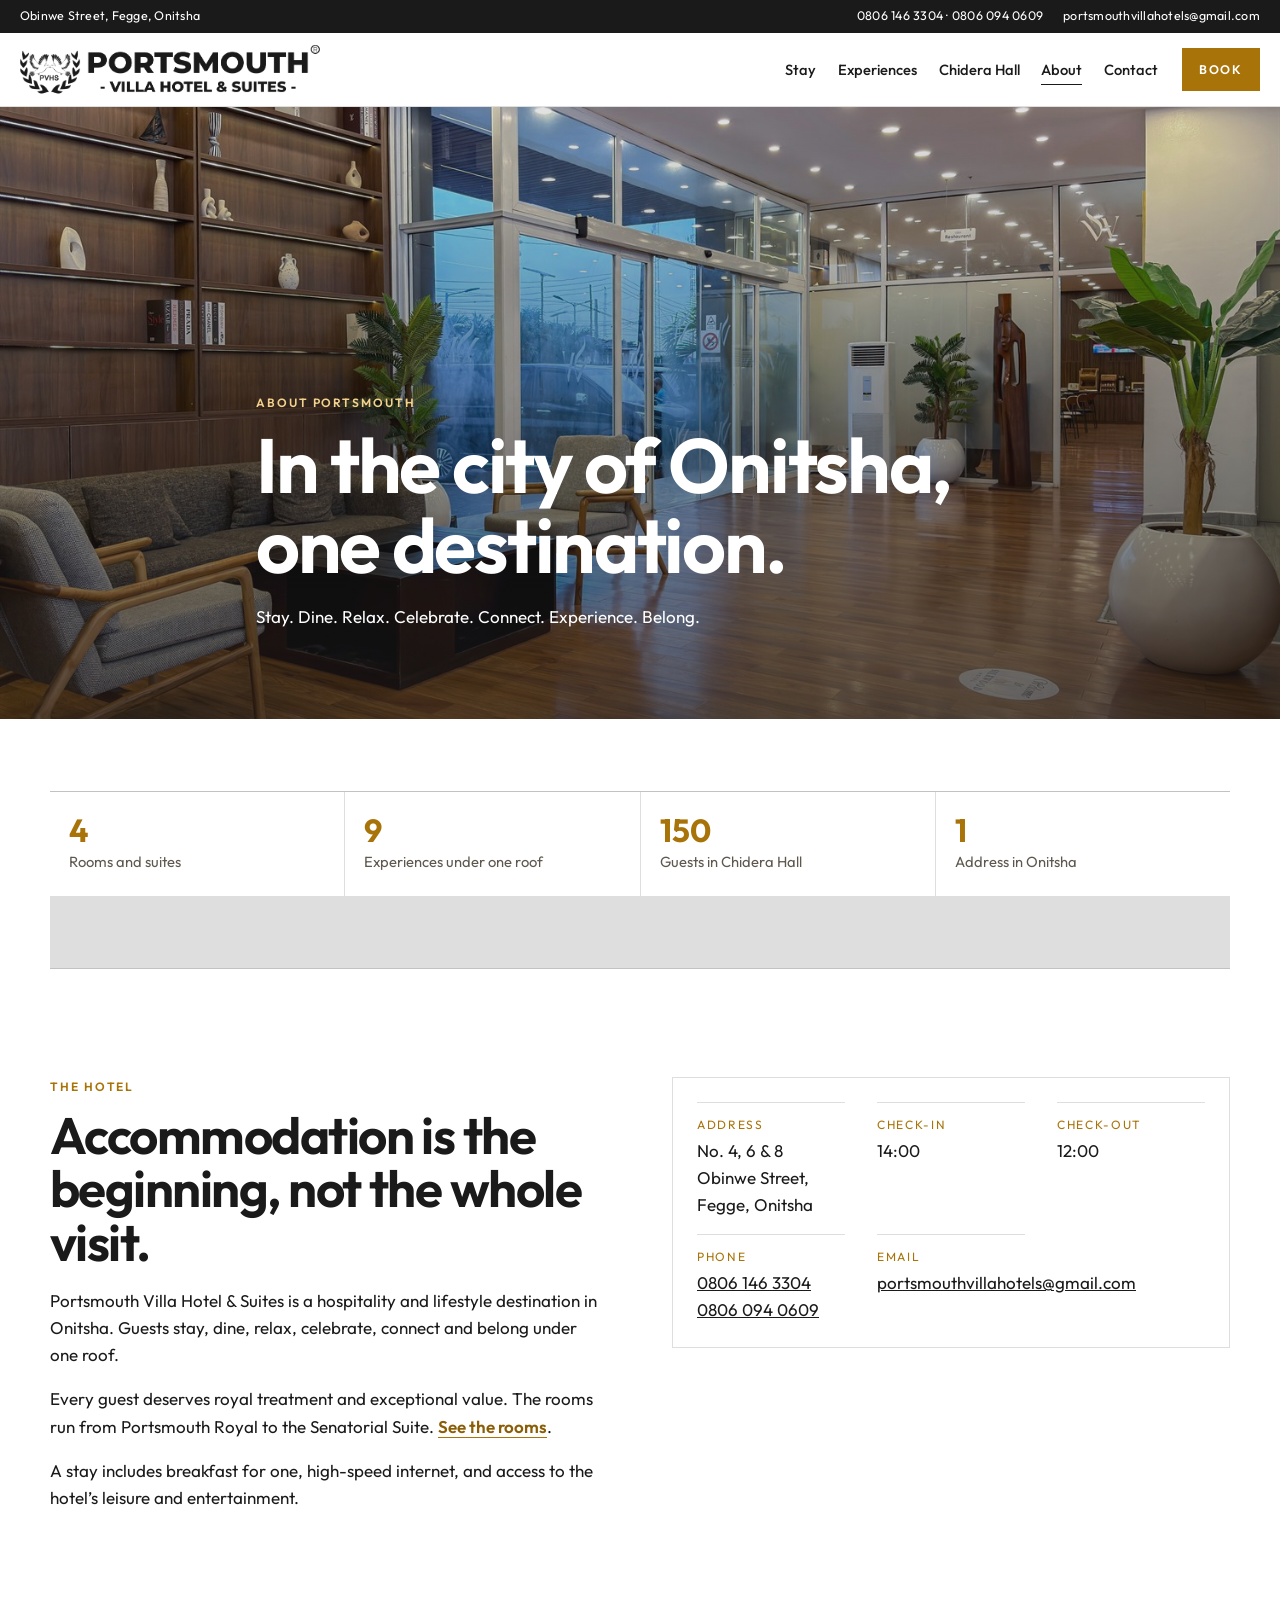
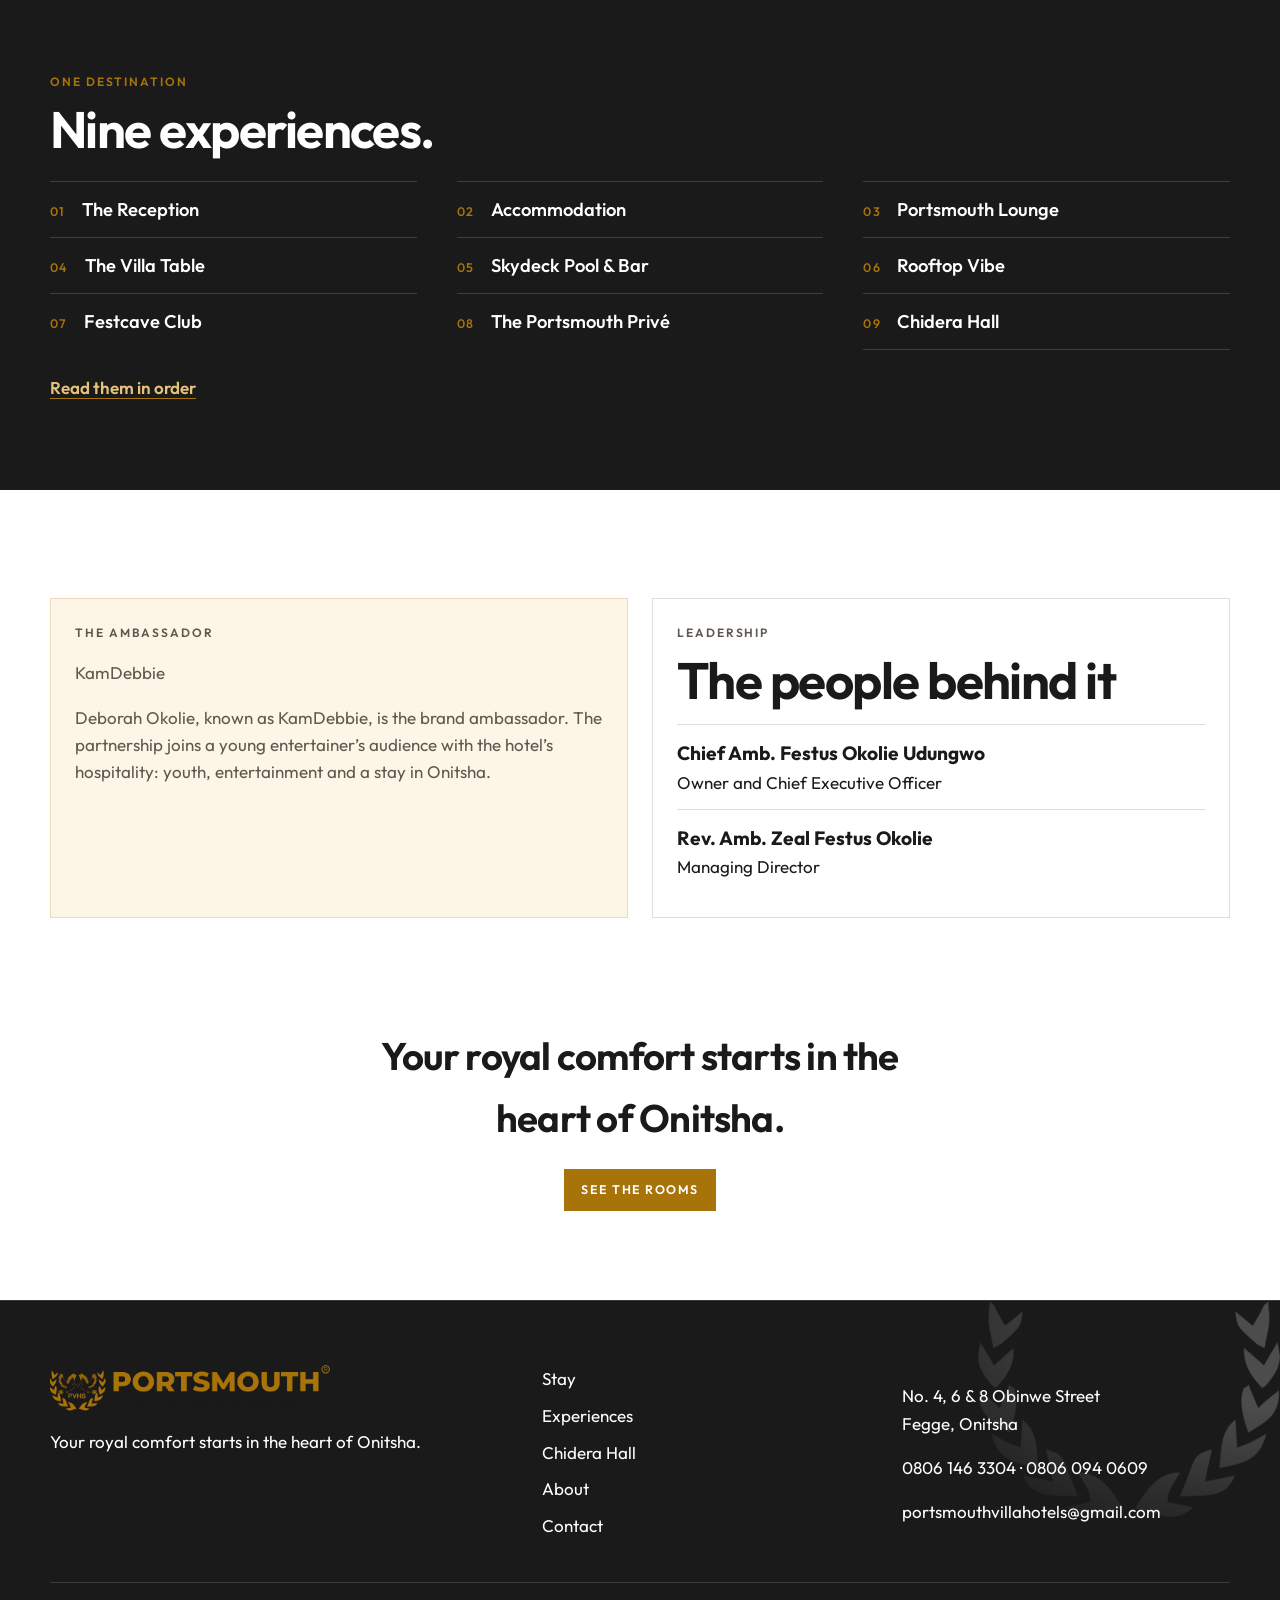
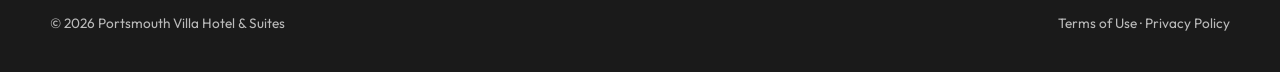
==== about.html @ 645252fc "Initial commit" ====
<!DOCTYPE html>
<html lang="en">
<head>
  <meta charset="utf-8">
  <meta name="viewport" content="width=device-width, initial-scale=1">
  <title>About | Portsmouth Villa Hotel &amp; Suites</title>
  <link rel="icon" href="assets/branding/Portsmouth Hotels logo icon.png">
  <link rel="preconnect" href="https://fonts.googleapis.com">
  <link rel="preconnect" href="https://fonts.gstatic.com" crossorigin>
  <link href="https://fonts.googleapis.com/css2?family=Outfit:wght@400;500;600;700&amp;display=swap" rel="stylesheet">
  <link rel="stylesheet" href="css/portsmouth.css">
</head>
<body data-page="about">
  <div id="site-header-root"></div>
  <main id="main" class="page">
    <section class="about-hero">
      <div class="about-hero__photo" id="about-photo"></div>
      <div class="about-hero__shade"></div>
      <div class="wrap about-hero__copy">
        <p class="label">About Portsmouth</p>
        <h1 class="h1">In the city of Onitsha, one destination.</h1>
        <p>Stay. Dine. Relax. Celebrate. Connect. Experience. Belong.</p>
      </div>
    </section>

    <section class="wrap stats-strip" aria-label="Portsmouth in numbers">
      <div class="stat"><strong>4</strong><span>Rooms and suites</span></div>
      <div class="stat"><strong>9</strong><span>Experiences under one roof</span></div>
      <div class="stat"><strong>150</strong><span>Guests in Chidera Hall</span></div>
      <div class="stat"><strong>1</strong><span>Address in Onitsha</span></div>
    </section>

    <section class="wrap split about-story">
      <div>
        <p class="label">The hotel</p>
        <h2 class="h2">Accommodation is the beginning, not the whole visit.</h2>
        <p>Portsmouth Villa Hotel &amp; Suites is a hospitality and lifestyle destination in Onitsha. Guests stay, dine, relax, celebrate, connect and belong under one roof.</p>
        <p>Every guest deserves royal treatment and exceptional value. The rooms run from Portsmouth Royal to the Senatorial Suite. <a class="link" href="stay.html">See the rooms</a>.</p>
        <p>A stay includes breakfast for one, high-speed internet, and access to the hotel’s leisure and entertainment.</p>
      </div>
      <aside class="about-aside">
        <dl class="facts facts--stack">
          <div><dt>Address</dt><dd data-fill="address"></dd></div>
          <div><dt>Check-in</dt><dd data-fill="checkIn"></dd></div>
          <div><dt>Check-out</dt><dd data-fill="checkOut"></dd></div>
          <div><dt>Phone</dt><dd><a href="tel:+2348061463304">0806 146 3304</a><br><a href="tel:+2348060940609">0806 094 0609</a></dd></div>
          <div><dt>Email</dt><dd><a href="mailto:portsmouthvillahotels@gmail.com">portsmouthvillahotels@gmail.com</a></dd></div>
        </dl>
      </aside>
    </section>

    <section class="about-exp-band">
      <div class="wrap">
        <p class="label">One destination</p>
        <h2 class="h2">Nine experiences.</h2>
        <ul class="about-exp" id="about-exp"></ul>
        <p><a class="link" href="experiences.html">Read them in order</a></p>
      </div>
    </section>

    <section class="wrap about-people">
      <article class="person-card person-card--ambassador">
        <p class="label">The ambassador</p>
        <p class="person-card__name">KamDebbie</p>
        <p>Deborah Okolie, known as KamDebbie, is the brand ambassador. The partnership joins a young entertainer’s audience with the hotel’s hospitality: youth, entertainment and a stay in Onitsha.</p>
      </article>
      <article class="person-card">
        <p class="label">Leadership</p>
        <h2 class="h2">The people behind it</h2>
        <ul class="people">
          <li><strong>Chief Amb. Festus Okolie Udungwo</strong> Owner and Chief Executive Officer</li>
          <li><strong>Rev. Amb. Zeal Festus Okolie</strong> Managing Director</li>
        </ul>
      </article>
    </section>

    <section class="wrap about-close">
      <p class="about-close__line">Your royal comfort starts in the heart of Onitsha.</p>
      <p><a class="book" href="stay.html">See the rooms</a></p>
    </section>
  </main>
  <div id="site-footer-root"></div>
  <script src="js/content.js"></script>
  <script src="js/images.js"></script>
  <script src="js/site-chrome.js"></script>
  <script src="js/pages.js"></script>
</body>
</html>
---- css/portsmouth.css ----
:root {
  --gold: #a87309;
  --gold-deep: #8a5e07;
  --ink: #1a1a1a;
  --muted: #5e584f;
  --line: rgba(26, 26, 26, 0.14);
  --white: #fff;
  --header: 7.5rem;
  --section: 4.5rem;
  --ease: cubic-bezier(0.22, 1, 0.36, 1);
  --font: "Outfit", "Avenir Next", "Segoe UI", sans-serif;
}

*,
*::before,
*::after { box-sizing: border-box; }

html { scroll-behavior: smooth; }

body {
  margin: 0;
  background: var(--white);
  color: var(--ink);
  font-family: var(--font);
  font-size: 1.0625rem;
  line-height: 1.6;
  font-weight: 400;
}

img { max-width: 100%; display: block; }

a { color: inherit; }

button, input, select, textarea { font: inherit; color: inherit; }

.skip {
  position: absolute;
  left: 1rem;
  top: -4rem;
  background: var(--white);
  padding: 0.5rem 0.75rem;
  z-index: 80;
}

.skip:focus { top: 0.5rem; }

.wrap {
  width: min(1180px, calc(100% - 3rem));
  margin-inline: auto;
}

.wrap-wide {
  width: min(1360px, calc(100% - 2rem));
  margin-inline: auto;
}

.label {
  margin: 0 0 0.75rem;
  color: var(--gold);
  font-size: 0.75rem;
  font-weight: 600;
  letter-spacing: 0.16em;
  text-transform: uppercase;
}

h1, h2, .h1, .h2 {
  font-weight: 650;
  letter-spacing: -0.03em;
  line-height: 1.05;
}

.h1 { font-size: clamp(2.6rem, 6vw, 5.4rem); margin: 0; }

.h2 { font-size: clamp(2rem, 4vw, 3.4rem); margin: 0; }

.lead { font-size: 1.125rem; color: var(--muted); max-width: 38rem; }

.rule { border: 0; border-top: 1px solid var(--line); margin: 0; }

/* Media */
.media {
  overflow: hidden;
  background: var(--ink);
  position: relative;
}

.media img {
  width: 100%;
  height: 100%;
  object-fit: cover;
  transition: transform 0.7s var(--ease);
}

.media--16x9 { aspect-ratio: 16 / 9; }
.media--3x2 { aspect-ratio: 3 / 2; }
.media--4x5 { aspect-ratio: 4 / 5; }

a:hover .media img,
button:hover .media img,
.media:active img { transform: scale(1.035); }

/* Pattern */
.wreath {
  position: absolute;
  inset: 0;
  pointer-events: none;
  background-image: url("../assets/branding/Portsmouth_pattern.png");
  background-repeat: no-repeat;
  background-position: right top;
  background-size: min(340px, 72%);
  opacity: 0.13;
}

.wreath--corner {
  left: auto;
  bottom: auto;
  width: min(420px, 70%);
  height: 70%;
  -webkit-mask-image: radial-gradient(ellipse at top right, #000 28%, transparent 74%);
  mask-image: radial-gradient(ellipse at top right, #000 28%, transparent 74%);
}

.chidera .wreath,
.site-footer .wreath {
  filter: invert(1);
  opacity: 0.22;
}

/* Header */
.site-header {
  position: fixed;
  inset: 0 0 auto 0;
  z-index: 40;
  color: var(--white);
  transition: background 0.4s var(--ease), color 0.4s var(--ease);
}

.site-header.is-solid,
body:not([data-page="home"]) .site-header {
  background: var(--white);
  color: var(--ink);
  border-bottom: 1px solid var(--line);
}

.topbar {
  display: flex;
  justify-content: flex-end;
  gap: 1.25rem;
  padding: 0.4rem 1.25rem;
  font-size: 0.78rem;
  letter-spacing: 0.02em;
  background: rgba(26, 26, 26, 0.45);
}

.site-header.is-solid .topbar,
body:not([data-page="home"]) .topbar {
  background: var(--ink);
  color: var(--white);
}

.topbar a { text-decoration: none; }
.topbar a:hover { color: #e4c27a; }

.topbar__address { margin-right: auto; }

.navrow {
  display: flex;
  align-items: center;
  gap: 1.5rem;
  min-height: 4.6rem;
  padding: 0.4rem 1.25rem;
}

.logo {
  position: relative;
  display: block;
  flex: none;
  width: 300px;
  aspect-ratio: 3128 / 504;
  overflow: hidden;
  line-height: 0;
}

.logo img {
  position: absolute;
  width: calc(100% * 3508 / 3128);
  height: calc(100% * 2481 / 504);
  max-width: none;
  left: calc(100% * -220 / 3128);
  top: calc(100% * -896 / 504);
  object-fit: fill;
}

@media (max-width: 1279px) {
  .logo { width: min(260px, 32vw); }
}

@media (max-width: 1023px) {
  :root { --header: 6.25rem; --section: 3.25rem; }
  .logo { width: min(210px, 58vw); }
}

@media (max-width: 480px) {
  :root { --section: 2.5rem; }
}
.logo__on-light { display: none; }

.site-header.is-solid .logo__on-dark,
body:not([data-page="home"]) .logo__on-dark { display: none; }

.site-header.is-solid .logo__on-light,
body:not([data-page="home"]) .logo__on-light { display: block; }

.nav {
  display: none;
  align-items: center;
  gap: 1.35rem;
  margin-left: auto;
}

.nav a {
  text-decoration: none;
  font-size: 0.92rem;
  font-weight: 500;
  position: relative;
}

.nav a::after {
  content: "";
  position: absolute;
  left: 0;
  right: 0;
  bottom: -0.2rem;
  height: 1px;
  background: currentColor;
  transform: scaleX(0);
  transform-origin: left;
  transition: transform 0.35s var(--ease);
}

.nav a:hover::after,
.nav a[aria-current="page"]::after { transform: scaleX(1); }

.book {
  display: inline-flex;
  align-items: center;
  justify-content: center;
  text-decoration: none;
  background: var(--gold);
  color: var(--white);
  padding: 0.7rem 1.1rem;
  font-size: 0.78rem;
  font-weight: 600;
  letter-spacing: 0.12em;
  text-transform: uppercase;
  border: 0;
  cursor: pointer;
}

.book:hover { background: var(--gold-deep); }
.book:active { transform: translateY(1px); }

.menu-btn {
  margin-left: auto;
  display: inline-flex;
  align-items: center;
  justify-content: center;
  background: rgba(26, 26, 26, 0.72);
  color: var(--white);
  border: 0;
  width: 2.6rem;
  height: 2.6rem;
  padding: 0;
  cursor: pointer;
}

.site-header.is-solid .menu-btn,
body:not([data-page="home"]) .menu-btn {
  background: transparent;
  color: var(--ink);
  border: 1px solid currentColor;
}

.menu-btn span { width: 1.15rem; }

.menu-btn span,
.menu-btn span::before,
.menu-btn span::after {
  display: block;
  height: 1px;
  background: currentColor;
  position: relative;
}

.menu-btn span::before,
.menu-btn span::after {
  content: "";
  position: absolute;
  left: 0;
  right: 0;
}

.menu-btn span::before { top: -6px; }
.menu-btn span::after { top: 6px; }

.mobile-nav {
  position: fixed;
  inset: 0;
  z-index: 60;
  background: var(--white);
  color: var(--ink);
  padding: 1.25rem;
  display: flex;
  flex-direction: column;
  transform: translateX(100%);
  transition: transform 0.4s var(--ease);
}

.mobile-nav.is-open { transform: none; }

.mobile-nav__top {
  display: flex;
  justify-content: space-between;
  align-items: center;
}

.mobile-nav nav {
  display: flex;
  flex-direction: column;
  gap: 0.35rem;
  margin-top: 2rem;
}

.mobile-nav nav a {
  text-decoration: none;
  font-size: 2rem;
  font-weight: 600;
  letter-spacing: -0.03em;
  line-height: 1.2;
}

.mobile-nav__meta {
  margin-top: auto;
  padding-top: 1.5rem;
  color: var(--muted);
  font-size: 0.95rem;
}

.mobile-nav__meta a { color: var(--ink); }

@media (min-width: 1024px) {
  .nav, .navrow > .book { display: inline-flex; }
  .menu-btn { display: none; }
  .topbar__address { display: inline; }
}

@media (max-width: 1023px) {
  .topbar__address { display: none; }
  .navrow > .book { display: none; }
  .menu-btn { flex: none; }
}

@media (max-width: 720px) {
  .topbar {
    gap: 0.65rem;
    padding-inline: 0.75rem;
    font-size: 0.68rem;
  }
  .topbar a[href^="mailto"] { display: none; }
  .topbar .topbar__dot,
  .topbar .topbar__phones a:last-child { display: none; }
  .hero__copy { width: min(1180px, calc(100% - 1.5rem)); }
  .h1 { font-size: clamp(2.05rem, 8.2vw, 5.4rem); }
}

html { overflow-x: clip; }

.hero-book,
.hero-book .stayeazi-booking-widget,
#stay-book .stayeazi-booking-widget {
  max-width: 100%;
  min-width: 0;
}

/* Hero */
.hero {
  position: relative;
  min-height: 100svh;
  width: 100%;
  max-width: 100%;
  color: var(--white);
  display: flex;
  flex-direction: column;
  justify-content: flex-end;
  background: var(--ink);
  overflow-x: clip;
}

.hero__photo {
  position: absolute;
  inset: 0;
  overflow: hidden;
}

.hero__photo .media {
  height: 100%;
  aspect-ratio: auto;
}

.hero__photo img {
  width: 100%;
  height: 100%;
  object-fit: cover;
  object-position: 30% 60%;
  transform: scale(1.06);
  animation: settle 1.2s var(--ease) forwards;
}

.hero__shade {
  position: absolute;
  inset: 0;
  background: linear-gradient(to top, rgba(0, 0, 0, 0.62) 0%, rgba(0, 0, 0, 0.15) 46%, rgba(0, 0, 0, 0.28) 100%);
}

.hero__copy {
  position: relative;
  z-index: 1;
  width: min(1180px, calc(100% - 3rem));
  min-width: 0;
  margin: auto auto 1.25rem;
  padding-top: calc(var(--header) + 1rem);
}

.hero__copy p {
  max-width: 36rem;
  font-size: 1.15rem;
  margin: 1rem 0 0;
}

.hero-book {
  position: relative;
  z-index: 2;
  width: min(1100px, calc(100% - 2rem));
  min-width: 0;
  max-width: 100%;
  margin: 0 auto 1rem;
  overflow-x: auto;
}

.hero-book .stayeazi-booking-widget {
  background: var(--white);
  color: var(--ink);
  max-width: 1100px;
  margin: 0 auto;
  min-height: 4.5rem;
}

@keyframes settle { to { transform: scale(1); } }

.hero--slider, .hero-slider { height: 100svh; min-height: 100svh; background: var(--ink); color: #fff; }
.hero-slider { position: relative; }
.hero-slider__track { display: flex; overflow-x: auto; scroll-snap-type: x mandatory; scrollbar-width: none; height: 100%; }
.hero-slider__track::-webkit-scrollbar { display: none; }
.hero-slide { position: relative; flex: 0 0 100%; scroll-snap-align: start; scroll-snap-stop: always; min-width: 0; height: 100%; }
.hero-slide__photo { position: relative; height: 100%; }
.hero-slide__photo .media { height: 100%; aspect-ratio: auto; }
.hero-slide__photo img { width: 100%; height: 100%; object-fit: cover; }
.hero-slide__shade { position: absolute; inset: 0; background: linear-gradient(to top, rgba(0, 0, 0, 0.72), rgba(0, 0, 0, 0.12) 50%, rgba(0, 0, 0, 0.28)); }
.hero-slider__copy { display: none; }
.hero-slide__card { position: absolute; left: 0; right: 0; bottom: 0; z-index: 1; padding: 1.25rem 1.25rem 8.5rem; }
.hero-slide__card h2 { margin: 0.15rem 0 0.45rem; font-size: clamp(1.8rem, 8vw, 2.6rem); line-height: 1.05; }
.hero-slide__card p { margin: 0; max-width: 22rem; }
.hero-slide__card .book { margin-top: 0.9rem; }
.hero-slider__controls { position: absolute; z-index: 2; left: 1.25rem; right: 1.25rem; bottom: 5rem; display: flex; align-items: center; gap: 0.75rem; }
.hero-slider__controls button, .room-seq__nav button { width: 2.6rem; height: 2.6rem; border: 1px solid currentColor; background: transparent; color: inherit; cursor: pointer; }
.hero-dots { display: flex; gap: 0.4rem; margin-left: auto; }
.hero-dots button { width: 1.7rem; height: 2px; padding: 0; border: 0; background: rgba(255, 255, 255, 0.45); }
.hero-dots button[aria-current="true"] { background: #fff; }

.booking-bridge {
  position: relative;
  z-index: 6;
  display: flex;
  justify-content: center;
  margin-top: -2.9rem;
  margin-bottom: -2.9rem;
  padding-inline: 0.75rem;
  pointer-events: none;
}
.booking-bridge .booking-bar,
.booking-bar {
  pointer-events: auto;
  width: min(48rem, calc(100% - 1.5rem));
  max-width: 100%;
  margin-inline: auto;
}

@media (min-width: 900px) {
  .hero-slider__track { position: absolute; inset: 0; display: block; overflow: hidden; }
  .hero-slide { position: absolute; inset: 0; opacity: 0; transition: opacity 0.7s var(--ease); pointer-events: none; }
  .hero-slide.is-active { opacity: 1; pointer-events: auto; }
  .hero-slide__card { display: none; }
  .hero-slider__copy { display: block; position: absolute; z-index: 1; left: 0; right: 0; bottom: 6rem; width: min(1180px, calc(100% - 4rem)); margin: 0 auto; }
  .hero-slider__copy h1 { max-width: 14ch; }
  .hero-slider__copy p { max-width: 34rem; margin: 0.8rem 0 0; }
  .hero-slider__copy .book { margin-top: 1.1rem; }
  .hero-slider__controls { left: auto; right: max(2rem, calc((100% - 1180px) / 2)); bottom: 6.25rem; width: auto; }
}

/* Sections */
.band { padding: var(--section) 0; }

.sky, .evening { position: relative; overflow: hidden; }
.intro-band, .table-band { position: relative; }
.intro { display: grid; grid-template-columns: 1fr; gap: 1.5rem; align-items: stretch; }
.intro__copy { display: flex; flex-direction: column; justify-content: space-between; gap: 2rem; padding: clamp(3rem, 6vw, 5rem) 0; }
.intro__copy p { color: var(--muted); max-width: 38rem; }
@media (max-width: 899px) {
  .intro__photo { display: none; }
}
.intro-facts { list-style: none; margin: 0; padding: 1.25rem 0 0; display: grid; grid-template-columns: 1fr 1fr; gap: 1rem 1.5rem; border-top: 1px solid var(--line); }
.intro-facts span { display: block; color: var(--muted); font-size: 0.75rem; letter-spacing: 0.12em; text-transform: uppercase; }
.dining-facts { grid-template-columns: 1fr; margin-top: 0.4rem; }
.dining-facts li { display: grid; grid-template-columns: 1.4rem 1fr; column-gap: 0.55rem; align-items: start; }
.dining-facts svg { grid-row: 1 / span 2; width: 1.25rem; height: 1.25rem; margin-top: 0.15rem; stroke: var(--gold); fill: none; stroke-width: 1.6; }
.dining-facts span { grid-column: 2; }
.dining-facts strong { grid-column: 2; }
@media (min-width: 600px) {
  .dining-facts { grid-template-columns: repeat(3, minmax(0, 1fr)); }
}
.intro-band { padding-top: 5.75rem; padding-bottom: var(--section); }
.room-seq,
.table-band,
.sky,
.chidera,
.evening { padding-bottom: var(--section); }
main > section + section { padding-top: calc(var(--section) * 0.5); }
.intro__copy { padding-top: 1rem; }
@media (min-width: 900px) {
  .intro { grid-template-columns: 0.9fr 1.1fr; gap: 4rem; min-height: 78vh; align-items: stretch; }
  .intro__photo { position: relative; margin-top: -4.5rem; min-height: 100%; align-self: stretch; }
  .intro__photo .media { position: absolute; inset: 0; height: 100%; aspect-ratio: auto; min-height: 0; }
  .intro__photo .media img { width: 100%; height: 100%; object-fit: cover; }
}

.room-seq { position: relative; z-index: 1; background: var(--white); }
.room-seq__mobile {
  height: calc(100svh + var(--count, 4) * 72svh);
}
.room-seq__pin {
  position: sticky;
  top: var(--header);
  height: calc(100svh - var(--header));
  display: flex;
  flex-direction: column;
  padding: 0.7rem 1.15rem 0.85rem;
  overflow: hidden;
  background: var(--white);
  box-sizing: border-box;
}
.room-seq__steps { display: flex; gap: 0.4rem; margin-bottom: 0.55rem; flex: none; }
.room-seq__steps span { flex: 1; height: 2px; background: rgba(26, 26, 26, 0.16); }
.room-seq__steps span.is-past { background: rgba(26, 26, 26, 0.4); }
.room-seq__steps span.is-active { background: var(--gold); }
.room-seq__slides { flex: 1; min-height: 0; display: grid; }
.room-card {
  grid-area: 1 / 1;
  min-height: 0;
  height: 100%;
  display: flex;
  flex-direction: column;
  opacity: 0;
  transform: translateX(70%);
  pointer-events: none;
  transition: opacity 0.45s ease, transform 0.6s var(--ease);
}
.room-card.is-past { transform: translateX(-70%); }
.room-card.is-active { opacity: 1; transform: none; pointer-events: auto; }
.room-card .media { flex: 1 1 auto; min-height: 0; aspect-ratio: auto; overflow: hidden; }
.room-card .media img { width: 100%; height: 100%; object-fit: cover; }
.room-card__body { flex: none; padding: 0.6rem 0 0; display: grid; gap: 0.5rem; }
.room-card__body h3 { margin: 0; font-size: clamp(1.3rem, 4.6vw, 1.65rem); }
.room-card__body .book { justify-self: start; }
.room-amenities { list-style: none; display: grid; grid-template-columns: repeat(3, 1fr); gap: 0.45rem; margin: 0; padding: 0; }
.room-amenities li { display: grid; justify-items: center; gap: 0.25rem; text-align: center; font-size: 0.68rem; line-height: 1.2; }
.room-amenities svg { width: 1.3rem; height: 1.3rem; stroke: var(--ink); fill: none; stroke-width: 1.6; }
.room-seq__track { display: none; }
.table-band { position: relative; z-index: 0; clear: both; background: var(--white); }
@media (max-width: 899px) {
  .room-seq { padding-top: 0; padding-bottom: var(--section); }
  .table-row { gap: 0.85rem; }
  .table-row__copy { justify-content: flex-start; gap: 0.35rem; padding: 0; }
  .table-row__copy .label { margin-bottom: 0.15rem; }
  .table-row__copy h2,
  .table-row__copy p { margin: 0; }
}
@media (min-width: 900px) {
  .room-seq__mobile { display: none; }
  .room-seq__track { display: block; --stage: calc(100svh - var(--header)); --step: 78vh; height: calc(var(--stage) + var(--count, 4) * var(--step)); }
  .room-seq__stage { position: sticky; top: var(--header); height: var(--stage); display: grid; grid-template-columns: 1.15fr 0.85fr; gap: 3.5rem; align-items: center; width: 100%; margin: 0; padding-right: max(2rem, calc((100% - 1180px) / 2)); }
  .room-seq__copy { padding-left: 0.5rem; }
  .room-seq__stage h2 { margin: 0.25rem 0 0.8rem; font-size: clamp(2.4rem, 4vw, 4rem); }
  .room-seq__text { color: var(--muted); max-width: 34rem; }
  .room-seq__rate { font-weight: 600; }
  .room-seq__names { display: flex; flex-wrap: wrap; gap: 0.7rem 1.2rem; list-style: none; margin: 1.5rem 0 0; padding: 0; }
  .room-seq__names button { background: none; border: 0; padding: 0; cursor: pointer; color: var(--muted); font: inherit; }
  .room-seq__names button[aria-current="true"] { color: var(--ink); box-shadow: inset 0 -1px 0 var(--gold); }
  .room-seq__frame { height: 100%; overflow: hidden; background: var(--ink); }
  .room-seq__frame .media, .room-seq__frame img { height: 100%; width: 100%; object-fit: cover; aspect-ratio: auto; }
}

.table-row { display: grid; grid-template-columns: 1fr; gap: 1.25rem; align-items: stretch; }
.table-row__copy { display: flex; flex-direction: column; justify-content: center; gap: 0.75rem; padding: clamp(1.5rem, 4vw, 3rem) 0; }
@media (max-width: 899px) {
  .table-row { gap: 0.85rem; }
  .table-row__copy { justify-content: flex-start; gap: 0.35rem; padding: 0; }
  .table-row__copy .label { margin: 0 0 0.15rem; }
  .table-row__copy h2,
  .table-row__copy p { margin: 0; }
}
@media (min-width: 900px) {
  .table-row { grid-template-columns: 0.8fr 1.2fr; gap: 4rem; min-height: 72vh; }
  .table-row__copy { order: -1; }
  .table-row .media { height: 100%; min-height: 100%; aspect-ratio: auto; }
}
@media (max-width: 899px) {
  .chidera__grid { display: flex; flex-direction: column; gap: 1.15rem; }
  .chidera__copy { display: contents; }
  .chidera__intro { order: 1; }
  #chidera-photo { order: 2; }
  .chidera__cta { order: 3; margin: 0; }
}
@media (min-width: 900px) {
  .chidera__grid > .chidera__copy { order: 2; }
}
.sky { background: #f4f1eb; }
.sky__layout { display: grid; gap: 1.5rem; align-items: center; }
.sky__copy { max-width: 34rem; }
.sky__copy p { color: var(--muted); }
.sky-gallery { display: grid; grid-template-columns: 1.5fr 1fr; gap: 0.6rem; width: 100%; max-width: 36rem; align-items: start; }
.sky-gallery__main .media { aspect-ratio: 7 / 11; }
.sky-gallery__col { display: grid; gap: 0.6rem; align-content: start; }
.sky-gallery__col .media { aspect-ratio: 4 / 5; }
@media (min-width: 900px) {
  .sky__layout { grid-template-columns: 0.9fr 1.1fr; gap: 2.25rem; }
  .sky-gallery { justify-self: end; }
}
.sky-gallery__main.reveal:not(.is-in) { transform: translateX(-30px); }
.sky-anim--top.reveal:not(.is-in) { transform: translateY(-26px); transition-delay: 0.18s; }
.sky-anim--bottom.reveal:not(.is-in) { transform: translateY(26px); transition-delay: 0.34s; }
.evening__grid { position: relative; display: grid; gap: 1.5rem; margin-top: 1.5rem; }
.evening__grid a { text-decoration: none; display: grid; gap: 0.4rem; align-content: start; }
.evening__grid .media { margin-bottom: 0.35rem; }
.evening__grid strong { font-size: 1.4rem; border-top: 1px solid var(--line); padding-top: 1rem; }
.evening__grid p { margin: 0; color: var(--muted); }
@media (min-width: 800px) { .evening__grid { grid-template-columns: repeat(3, 1fr); gap: 2rem; } }

.chidera {
  position: relative;
  background: var(--ink);
  color: var(--white);
  overflow: hidden;
}

.chidera__grid {
  position: relative;
  display: grid;
  grid-template-columns: 1fr;
  gap: 2rem;
  padding: 0;
  align-items: center;
}

.chidera__intro .label { margin: 0 0 0.35rem; }
.chidera__intro p { margin: 0.4rem 0 0; }
.chidera__cta { margin: 0.9rem 0 0; }

@media (max-width: 899px) {
  .chidera__grid { display: flex; flex-direction: column; align-items: flex-start; gap: 1.15rem; }
  .chidera__intro,
  #chidera-photo { align-self: stretch; width: 100%; }
  .chidera__cta { align-self: flex-start; text-align: left; }
  .chidera__cta .book { margin-left: 0; }
}

@media (min-width: 900px) {
  .chidera__grid { grid-template-columns: 1fr 1fr; gap: 3rem; }
}

.more-line {
  padding: 2.5rem 0 0;
  font-size: 1.15rem;
}

.more-line a { color: var(--gold-deep); }

.link {
  color: var(--gold-deep);
  font-weight: 600;
  text-decoration: none;
  border-bottom: 1px solid var(--gold);
}

.link:hover { border-bottom-color: transparent; }

/* Inner pages */
.page {
  padding-top: var(--header);
}

.page-head {
  position: relative;
  overflow: hidden;
  padding: var(--section) 0 calc(var(--section) * 0.5);
}

.page > .wrap,
.page > .split,
.page > .legal { padding-bottom: var(--section); }

.page-head h1 { max-width: 16ch; position: relative; z-index: 1; }

.page-head::after {
  content: "";
  position: absolute;
  top: 0;
  right: 0;
  width: min(48%, 520px);
  height: 100%;
  pointer-events: none;
  background-image: url("../assets/branding/Portsmouth_pattern.png");
  background-repeat: no-repeat;
  background-position: right top;
  background-size: min(280px, 64%);
  opacity: 0.12;
  -webkit-mask-image: radial-gradient(ellipse at top right, #000 16%, transparent 70%);
  mask-image: radial-gradient(ellipse at top right, #000 16%, transparent 70%);
}

.stack { display: grid; gap: 2.5rem; }

.factbar { margin-top: 2rem; }
@media (min-width: 800px) {
  .factbar { grid-template-columns: repeat(4, 1fr); }
}

.stay-grid { display: grid; grid-template-columns: 1fr; gap: 1.25rem; }
@media (min-width: 640px) {
  .stay-grid { grid-template-columns: repeat(2, 1fr); }
}
@media (min-width: 1024px) {
  .stay-grid { grid-template-columns: repeat(3, 1fr); gap: 1.5rem; }
}

.room-tile {
  display: flex;
  flex-direction: column;
  background: var(--white);
  border: 1px solid var(--line);
  overflow: hidden;
}
.room-tile__photo { position: relative; display: block; }
.room-tile__no {
  position: absolute;
  left: 0.9rem;
  top: 0.9rem;
  background: rgba(26, 26, 26, 0.82);
  color: var(--white);
  font-size: 0.68rem;
  font-weight: 600;
  letter-spacing: 0.14em;
  text-transform: uppercase;
  padding: 0.35rem 0.6rem;
}
.room-tile__body { display: grid; gap: 0.8rem; padding: 1.25rem; flex: 1; }
.room-tile__body h2 { margin: 0; font-size: 1.55rem; letter-spacing: -0.02em; }
.room-tile__body > p { margin: 0; color: var(--muted); font-size: 0.95rem; }
.room-tile .room-amenities { border-top: 1px solid var(--line); border-bottom: 1px solid var(--line); padding-block: 0.9rem; }
.room-tile__foot {
  margin-top: auto;
  display: flex;
  align-items: center;
  justify-content: space-between;
  gap: 1rem;
}
.room-tile__rate { font-weight: 650; }
.room-tile__rate small { color: var(--muted); font-weight: 400; }

/* Chidera Hall page */
.setups .lead { margin-bottom: 2rem; }
.setup-grid { display: grid; grid-template-columns: 1fr; gap: 1.25rem; }
@media (min-width: 800px) {
  .setup-grid { grid-template-columns: repeat(3, 1fr); gap: 1.5rem; }
}
.setup-card { border: 1px solid var(--line); background: var(--white); overflow: hidden; }
.setup-card__body { padding: 1.25rem; display: grid; gap: 0.5rem; }
.setup-card__body h3 { margin: 0; font-size: 1.35rem; }
.setup-card__body p { margin: 0; color: var(--muted); font-size: 0.95rem; }
.hall-facts { margin-top: 2.5rem; }
.enquire-panel {
  background: #f4f1eb;
  padding: clamp(1.5rem, 4vw, 2.75rem);
}
.enquire-panel > p { color: var(--muted); max-width: 36rem; }
.enquire-panel form.enquire { margin-top: 1.5rem; }

/* About page */
.about-story { align-items: start; }
.about-aside { border: 1px solid var(--line); padding: 1.5rem; }
.facts--stack { grid-template-columns: 1fr; }
.about-exp-band {
  background: var(--ink);
  color: var(--white);
  padding: var(--section) 0;
  margin-bottom: var(--section);
}
.about-exp-band .link { color: #e4c27a; }
.about-exp {
  list-style: none;
  margin: 1.5rem 0;
  padding: 0;
  display: grid;
  grid-template-columns: 1fr;
  gap: 0;
}
.about-exp li { border-top: 1px solid rgba(255, 255, 255, 0.16); }
.about-exp li:last-child { border-bottom: 1px solid rgba(255, 255, 255, 0.16); }
.about-exp a {
  display: flex;
  gap: 1rem;
  align-items: baseline;
  text-decoration: none;
  padding: 0.8rem 0;
  font-size: 1.15rem;
  font-weight: 550;
}
.about-exp a span { color: var(--gold); font-size: 0.78rem; letter-spacing: 0.12em; }
.about-exp a:hover { color: #e4c27a; }
@media (min-width: 800px) {
  .about-exp { grid-template-columns: repeat(3, 1fr); gap: 0 2.5rem; }
}
.about-people { display: grid; gap: 1.25rem; }
@media (min-width: 800px) {
  .about-people { grid-template-columns: 1fr 1fr; gap: 1.5rem; }
}
.person-card { border: 1px solid var(--line); padding: 1.5rem; }
.person-card p { color: var(--muted); }
.about-close { text-align: center; }
.about-close__line {
  font-size: clamp(1.5rem, 3.4vw, 2.4rem);
  font-weight: 650;
  letter-spacing: -0.02em;
  max-width: 22ch;
  margin: 0 auto 1.25rem;
}

/* Contact page */
.contact-layout { display: grid; gap: 2rem; align-items: start; }
@media (min-width: 900px) {
  .contact-layout { grid-template-columns: 1fr 1fr; gap: 3rem; }
}
.contact-channels { display: grid; gap: 1.4rem; }
.contact-channels h2 { margin: 0 0 0.5rem; }
.channel { display: flex; gap: 1rem; align-items: flex-start; }
.channel__icon {
  flex: none;
  width: 2.75rem;
  height: 2.75rem;
  border: 1px solid var(--gold);
  border-radius: 50%;
  display: grid;
  place-items: center;
}
.channel__icon svg { width: 1.25rem; height: 1.25rem; stroke: var(--gold-deep); fill: none; stroke-width: 1.6; }
.channel__label {
  margin: 0 0 0.2rem;
  font-size: 0.72rem;
  font-weight: 600;
  letter-spacing: 0.14em;
  text-transform: uppercase;
  color: var(--muted);
}
.channel p { margin: 0; }
.channel a { text-decoration: none; border-bottom: 1px solid var(--gold); }
.map-frame { border: 1px solid var(--line); overflow: hidden; }
.map-frame iframe { display: block; width: 100%; height: 340px; border: 0; }
.contact-close {
  background: var(--ink);
  color: var(--white);
  text-align: center;
  padding: var(--section) 0;
  margin-top: var(--section);
}
.contact-close p {
  margin: 0;
  font-size: clamp(1.4rem, 3vw, 2.1rem);
  font-weight: 650;
  letter-spacing: -0.02em;
}

.facts {
  display: grid;
  grid-template-columns: repeat(2, minmax(0, 1fr));
  gap: 1rem 2rem;
  margin: 0;
  padding: 0;
}

.facts div { border-top: 1px solid var(--line); padding-top: 0.7rem; }

.facts dt {
  font-size: 0.75rem;
  letter-spacing: 0.14em;
  text-transform: uppercase;
  color: var(--gold);
  margin: 0;
}

.facts dd { margin: 0.2rem 0 0; }

@media (min-width: 800px) {
  .facts { grid-template-columns: repeat(3, minmax(0, 1fr)); }
}

.room-layout {
  display: grid;
  gap: 2rem;
  padding-bottom: 4rem;
}

@media (min-width: 900px) {
  .room-layout { grid-template-columns: 1.1fr 0.9fr; align-items: start; }
}

.inroom { columns: 2; padding-left: 1.1rem; margin: 0.5rem 0 0; }
.inroom li { break-inside: avoid; margin: 0.25rem 0; }

.room-book { margin-top: 1.5rem; }

.next-room {
  display: flex;
  justify-content: space-between;
  gap: 1rem;
  padding: 1.25rem 0 3rem;
  border-top: 1px solid var(--line);
  text-decoration: none;
}

.exp-item {
  display: grid;
  gap: 1rem;
  padding: 2rem 0;
  border-top: 1px solid var(--line);
}

.exp-item:last-child { border-bottom: 1px solid var(--line); }

.exp-item__no {
  font-size: 0.8rem;
  letter-spacing: 0.14em;
  color: var(--gold);
}

.exp-item h2 { font-size: clamp(1.7rem, 3vw, 2.6rem); margin: 0.2rem 0; }

@media (min-width: 800px) {
  .exp-item { grid-template-columns: 5rem 1fr 16rem; align-items: center; }
  .exp-item--text { grid-template-columns: 5rem 1fr; }
}

.split {
  display: grid;
  gap: 2rem;
}

@media (min-width: 860px) {
  .split { grid-template-columns: 1fr 1fr; gap: 4rem; }
}

.people { list-style: none; padding: 0; margin: 1rem 0 0; }
.people li { padding: 0.8rem 0; border-top: 1px solid var(--line); }
.people strong { display: block; font-size: 1.2rem; }

form.enquire {
  display: grid;
  gap: 0.9rem;
  max-width: 36rem;
}

form.enquire label { display: grid; gap: 0.3rem; font-size: 0.92rem; }

form.enquire input,
form.enquire select,
form.enquire textarea {
  border: 0;
  border-bottom: 1px solid var(--ink);
  padding: 0.55rem 0;
  background: transparent;
  border-radius: 0;
}

form.enquire input:focus,
form.enquire select:focus,
form.enquire textarea:focus { outline: 2px solid var(--gold); outline-offset: 3px; }

.legal h2 { font-size: 1.35rem; margin: 2rem 0 0.4rem; }
.legal p { color: var(--muted); max-width: 42rem; }

/* ---------- Room details page ---------- */
.room-hero { min-height: 88svh; }
.room-hero__copy { margin-bottom: 2.5rem; }
.room-hero__facts { list-style: none; display: flex; flex-wrap: wrap; gap: .5rem; margin: 0 0 1.25rem; padding: 0; }
.room-hero__facts li { border: 1px solid rgba(255,255,255,.4); border-radius: 999px; padding: .35rem .8rem; color: #fff; font-size: .9rem; background: rgba(0,0,0,.25); }
.room-hero__ctas .book { margin-right: .6rem; }
.book--ghost { background: transparent !important; color: #fff !important; border: 1px solid rgba(255,255,255,.5) !important; }
.room-subnav { position: sticky; top: var(--header); z-index: 40; background: rgba(255,255,255,.96); border-block: 1px solid var(--line); backdrop-filter: blur(8px); }
.room-subnav__row { display: flex; gap: 1.5rem; align-items: center; padding-block: .85rem; overflow-x: auto; }
.room-subnav a { color: var(--ink); text-decoration: none; font-weight: 600; white-space: nowrap; }
.room-subnav__rate { margin-left: auto; color: var(--gold-deep); font-weight: 700; white-space: nowrap; }
.room-about { padding: var(--section) var(--gutter); display: grid; gap: 2rem; }
@media (min-width: 900px) { .room-about { grid-template-columns: 1.2fr .8fr; } }
.room-about__sentence { font-size: clamp(1.15rem, 1rem + 1vw, 1.45rem); line-height: 1.6; color: var(--ink); margin: 0; }
.gallery-block, .others-block { padding-bottom: var(--section); }
.gallery-head { display: flex; justify-content: space-between; align-items: flex-end; gap: 1rem; }
.gallery-count { color: var(--muted); margin: 0; font-size: .95rem; }
.gallery { display: grid; gap: .85rem; margin-top: 1rem; }
.gallery__main .media { aspect-ratio: 16 / 9; }
.gallery__thumbs { display: flex; gap: .65rem; overflow-x: auto; padding-bottom: .15rem; }
.gallery__thumb { flex: 0 0 auto; width: 7.5rem; padding: .3rem; border: 1px solid var(--line); background: #fff; cursor: pointer; opacity: .7; }
.gallery__thumb .media { aspect-ratio: 3 / 2; }
.gallery__thumb img, .gallery__thumb .media { width: 100%; }
.gallery__thumb.is-active { border-color: var(--gold); opacity: 1; }
.room-amen-band { background: #f4f1eb; padding-block: var(--section); margin-block: var(--section); }
.included { list-style: none; padding: 0; margin: 1.75rem 0 0; display: grid; gap: .65rem; color: var(--muted); }
.included li::before { content: "— "; color: var(--gold); font-weight: 700; }

/* ---------- Experiences: full-screen panels (Lusso system) ---------- */
.exp-full { position: relative; min-height: calc(100svh - var(--header)); display: flex; overflow: hidden; }
.exp-full__bg, .exp-full__bg .media, .exp-full__bg img { position: absolute; inset: 0; width: 100%; height: 100%; }
.exp-full__bg img { object-fit: cover; }
.exp-full__shade { position: absolute; inset: 0; background: linear-gradient(90deg, rgba(26,26,26,.72), rgba(26,26,26,.25) 60%, rgba(26,26,26,.1)); }
.exp-full--alt .exp-full__shade { background: linear-gradient(270deg, rgba(26,26,26,.72), rgba(26,26,26,.25) 60%, rgba(26,26,26,.1)); }
.exp-full__content { position: relative; z-index: 2; display: flex; align-items: center; padding-block: calc(var(--section) * .8); }
.exp-full--alt .exp-full__content { justify-content: flex-end; }
.exp-full__inner { max-width: 34rem; color: #fff; }
.exp-full__inner p { color: rgba(255,255,255,.88); }
.exp-full__inner .label { color: #f2d28c; }
.exp-full__inner h2 { color: #fff; font-size: clamp(2.1rem, 1.5rem + 3vw, 3.4rem); line-height: 1.05; margin: 0 0 .9rem; }
.exp-full__icon { display: inline-grid; place-items: center; width: 3.8rem; height: 3.8rem; border: 1px solid rgba(255,255,255,.4); border-radius: 999px; margin-bottom: 1.1rem; background: rgba(0,0,0,.25); }
.exp-full__icon svg { width: 1.9rem; height: 1.9rem; fill: none; stroke: #fff; stroke-width: 1.5; }

/* ---------- Chidera hall hero ---------- */
.chidera-hero { position: relative; min-height: calc(88svh - var(--header)); display: flex; align-items: flex-end; overflow: hidden; }
.chidera-hero__photo, .chidera-hero__photo .media, .chidera-hero__photo img { position: absolute; inset: 0; width: 100%; height: 100%; }
.chidera-hero__photo img { object-fit: cover; }
.chidera-hero__shade { position: absolute; inset: 0; background: linear-gradient(180deg, rgba(26,26,26,.15), rgba(26,26,26,.72)); }
.chidera-hero__copy { position: relative; z-index: 2; color: #fff; padding-bottom: var(--section); padding-top: calc(var(--section) * 1.2); max-width: 46rem; }
.chidera-hero__copy .h1, .chidera-hero__copy p { color: #fff; }
.chidera-hero__copy .label { color: #f2d28c; }

/* ---------- About hero + numbers ---------- */
.about-hero { position: relative; min-height: 68svh; display: flex; align-items: flex-end; overflow: hidden; }
.about-hero__photo, .about-hero__photo .media, .about-hero__photo img { position: absolute; inset: 0; width: 100%; height: 100%; }
.about-hero__photo img { object-fit: cover; }
.about-hero__shade { position: absolute; inset: 0; background: linear-gradient(180deg, rgba(26,26,26,.12), rgba(26,26,26,.68)); }
.about-hero__copy { position: relative; z-index: 2; color: #fff; padding-bottom: var(--section); padding-top: calc(var(--section) * 1.2); max-width: 48rem; }
.about-hero__copy .h1, .about-hero__copy p { color: #fff; }
.about-hero__copy .label { color: #f2d28c; }
.stats-strip { display: grid; grid-template-columns: repeat(2, 1fr); gap: 1px; background: var(--line); border-block: 1px solid var(--line); padding-block: 0; margin-block: var(--section); }
@media (min-width: 800px) { .stats-strip { grid-template-columns: repeat(4, 1fr); } }
.stat { background: #fff; padding: 1.4rem 1.2rem; display: flex; flex-direction: column; gap: .25rem; }
.stat strong { font-size: 2rem; color: var(--gold); line-height: 1; }
.stat span { color: var(--muted); font-size: .92rem; }
.person-card--ambassador { background: #fdf6e7; border-color: #ecdcbd; }

/* ---------- Enquiry panel with side image ---------- */
.enquire-layout { display: grid; gap: 1.5rem; }
@media (min-width: 900px) { .enquire-layout { grid-template-columns: 1.15fr .85fr; } }
.enquire-photo { min-height: 20rem; position: relative; overflow: hidden; border-radius: .5rem; }
.enquire-photo .media, .enquire-photo img { position: absolute; inset: 0; width: 100%; height: 100%; }
.enquire-photo img { object-fit: cover; height: 100%; }
.room-tile__photo { display: block; overflow: hidden; }

/* Footer */
.site-footer {
  position: relative;
  overflow: hidden;
  background: var(--ink);
  color: var(--white);
  padding: 4rem 0 1.5rem;
  border-top: 1px solid rgba(255, 255, 255, 0.14);
}

.site-footer a { color: inherit; text-decoration: none; }
.site-footer a:hover { color: #e4c27a; }

.footer-grid {
  position: relative;
  display: grid;
  gap: 2rem;
}

.footer-grid .logo { width: min(280px, 86%); margin-bottom: 1rem; }

.footer-links { display: grid; gap: 0.4rem; }

.footer-base {
  position: relative;
  display: flex;
  flex-wrap: wrap;
  gap: 0.75rem 1.5rem;
  justify-content: space-between;
  margin-top: 2.5rem;
  padding-top: 1rem;
  border-top: 1px solid rgba(255, 255, 255, 0.14);
  font-size: 0.85rem;
  color: rgba(255, 255, 255, 0.7);
}

@media (min-width: 800px) {
  .footer-grid { grid-template-columns: 1.4fr 1fr 1fr; }
}

/* Motion */
.reveal {
  opacity: 0;
  transform: translateY(16px);
  transition: opacity 0.7s var(--ease), transform 0.7s var(--ease);
}

.reveal.is-in { opacity: 1; transform: none; }

@media (prefers-reduced-motion: reduce) {
  html { scroll-behavior: auto; }
  .reveal { opacity: 1; transform: none; }
  .sky-gallery .reveal { transform: none !important; transition: none; }
  .hero__photo img { animation: none; transform: none; }
  .hero-slide, .room-card, .media img, .mobile-nav, .site-header { transition: none; }
}

.booking-bar .stayeazi-booking-widget {
  font-family: var(--font) !important;
  background: #fff !important;
  color: var(--ink) !important;
  border: 0 !important;
  border-radius: 0 !important;
  box-shadow: 0 16px 36px rgba(26, 26, 26, 0.18) !important;
  padding: 0 !important;
  width: 100% !important;
  max-width: none !important;
  margin: 0 !important;
  display: block !important;
}
.booking-bar .widget-header,
.booking-bar .promo-field,
.booking-bar .widget-toggle-btn,
.booking-bar .field-toggle-btn { display: none !important; }
.booking-bar .widget-form-container,
.booking-bar .form-fields-group,
.booking-bar .secondary-fields-container {
  display: flex !important;
  flex-wrap: nowrap !important;
  align-items: stretch !important;
  justify-content: flex-start !important;
  gap: 0 !important;
  width: 100% !important;
  flex: 1 1 auto !important;
}
.booking-bar .form-group,
.booking-bar .form-group-primary,
.booking-bar .form-group-secondary {
  flex: 1 1 0 !important;
  width: auto !important;
  min-width: 0 !important;
  max-width: none !important;
  margin: 0 !important;
  padding: 0.8rem 0.9rem !important;
  border-right: 1px solid var(--line) !important;
}
.booking-bar .form-fields-group {
  flex: 1.3 1 0 !important;
  min-width: 0 !important;
}
.booking-bar .secondary-fields-container {
  flex: 1 1 0 !important;
  min-width: 0 !important;
}
.booking-bar .form-fields-group > .secondary-fields-container { flex: 1.6 1 0 !important; }
.booking-bar .form-group input,
.booking-bar .form-group select { min-width: 0 !important; }
.booking-bar label {
  display: block !important;
  margin: 0 0 0.15rem !important;
  font-size: 0.68rem !important;
  letter-spacing: 0.12em !important;
  text-transform: uppercase !important;
  color: var(--muted) !important;
}
.booking-bar input,
.booking-bar select {
  width: 100% !important;
  border: 0 !important;
  background: transparent !important;
  font-family: var(--font) !important;
  font-size: 0.95rem !important;
  color: var(--ink) !important;
  padding: 0 !important;
  box-shadow: none !important;
}
.booking-bar .widget-button-row {
  margin: 0 !important;
  display: flex !important;
  flex: 0 0 auto !important;
  align-items: stretch !important;
}
.booking-bar .widget-submit-btn {
  background: var(--gold) !important;
  color: #fff !important;
  border: 0 !important;
  border-radius: 0 !important;
  width: auto !important;
  min-width: 9.2rem !important;
  height: 100% !important;
  padding: 0 1.2rem !important;
  letter-spacing: 0.12em !important;
  text-transform: uppercase !important;
  font-size: 0.72rem !important;
  font-family: var(--font) !important;
  cursor: pointer !important;
}
.booking-bar .widget-submit-btn:hover { background: var(--gold-deep) !important; }
@media (max-width: 800px) {
  .booking-bar { width: min(100%, 24rem); }
  .booking-bar .stayeazi-booking-widget { display: block !important; width: 100% !important; }
  .booking-bar .widget-form-container { display: grid !important; grid-template-columns: 1fr 1fr !important; width: 100% !important; }
  .booking-bar .form-fields-group,
  .booking-bar .secondary-fields-container { display: contents !important; }
  .booking-bar .form-group,
  .booking-bar .form-group-primary,
  .booking-bar .form-group-secondary { width: auto !important; min-width: 0 !important; max-width: none !important; }
  .booking-bar .widget-button-row { grid-column: 1 / -1 !important; }
  .booking-bar .widget-submit-btn { width: 100% !important; min-height: 3.1rem !important; }
}
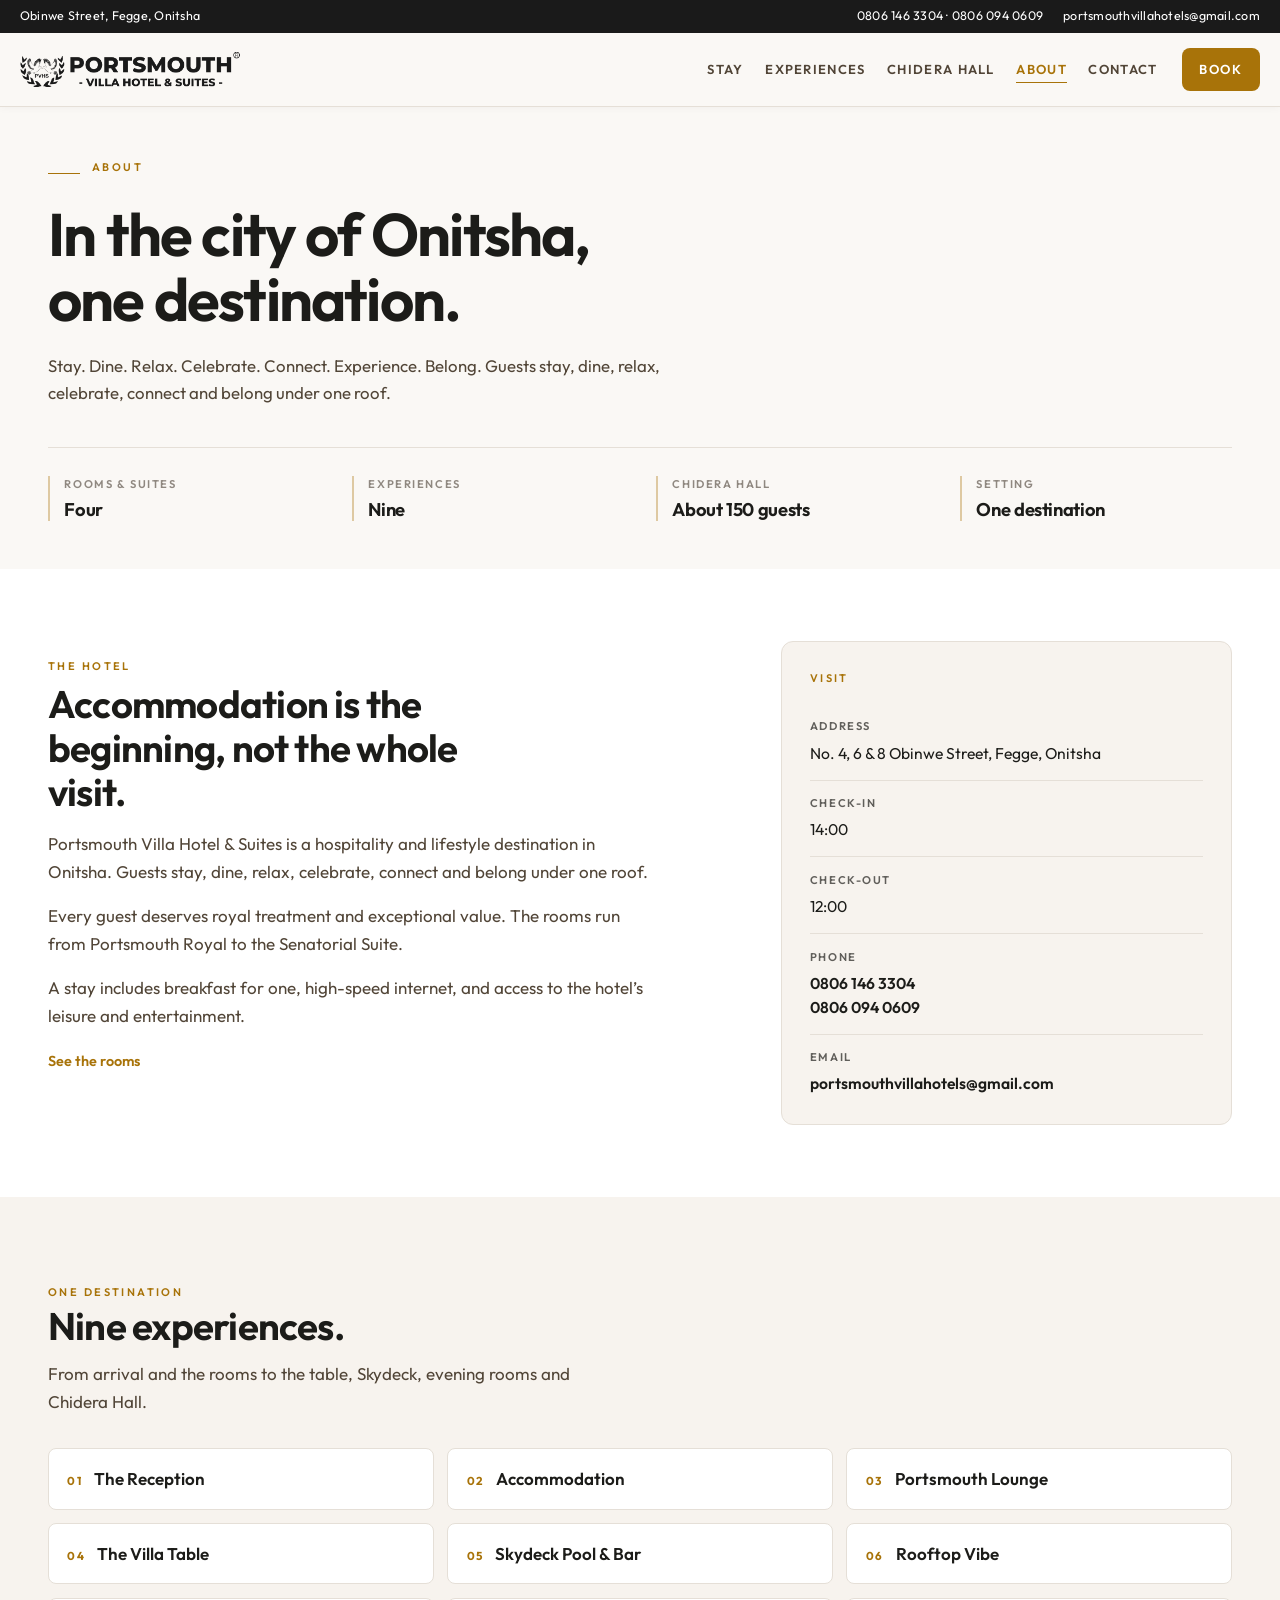
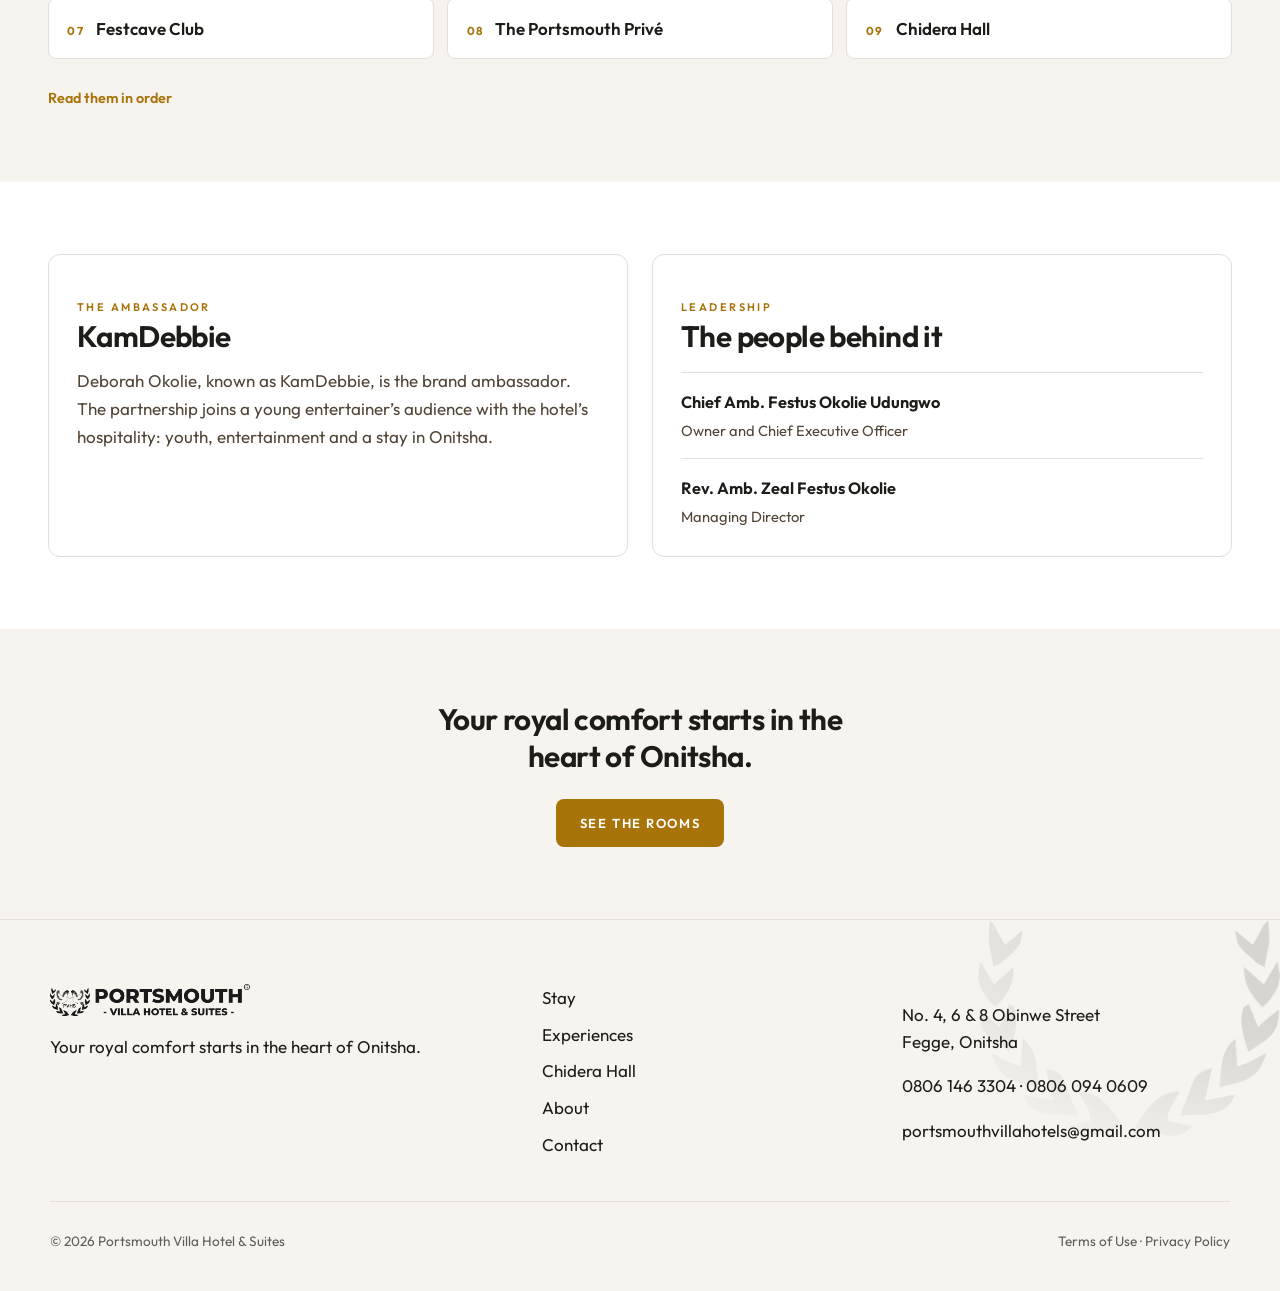
==== commit 8b01c2d2: "g" ====
--- a/about.html
+++ b/about.html
@@ -9,75 +9,126 @@
   <link rel="preconnect" href="https://fonts.gstatic.com" crossorigin>
   <link href="https://fonts.googleapis.com/css2?family=Outfit:wght@400;500;600;700&amp;display=swap" rel="stylesheet">
   <link rel="stylesheet" href="css/portsmouth.css">
+  <link rel="stylesheet" href="css/site-ui.css">
+  <link rel="stylesheet" href="css/about.css">
 </head>
 <body data-page="about">
   <div id="site-header-root"></div>
-  <main id="main" class="page">
-    <section class="about-hero">
-      <div class="about-hero__photo" id="about-photo"></div>
-      <div class="about-hero__shade"></div>
-      <div class="wrap about-hero__copy">
-        <p class="label">About Portsmouth</p>
-        <h1 class="h1">In the city of Onitsha, one destination.</h1>
-        <p>Stay. Dine. Relax. Celebrate. Connect. Experience. Belong.</p>
+  <main id="main" class="about-page">
+
+    <header class="ui-intro">
+      <div class="ui-wrap">
+        <div class="ui-intro__eyebrow">
+          <span class="ui-intro__rule"></span>
+          <span class="label">About</span>
+        </div>
+        <h1>In the city of Onitsha, one destination.</h1>
+        <p class="lead">Stay. Dine. Relax. Celebrate. Connect. Experience. Belong. Guests stay, dine, relax, celebrate, connect and belong under one roof.</p>
+        <dl class="ui-ribbon">
+          <div>
+            <dt>Rooms &amp; suites</dt>
+            <dd>Four</dd>
+          </div>
+          <div>
+            <dt>Experiences</dt>
+            <dd>Nine</dd>
+          </div>
+          <div>
+            <dt>Chidera Hall</dt>
+            <dd>About 150 guests</dd>
+          </div>
+          <div>
+            <dt>Setting</dt>
+            <dd>One destination</dd>
+          </div>
+        </dl>
+      </div>
+    </header>
+
+    <section class="about-story">
+      <div class="ui-wrap about-story__grid">
+        <div class="about-story__copy reveal">
+          <p class="label">The hotel</p>
+          <h2>Accommodation is the beginning, not the whole visit.</h2>
+          <p>Portsmouth Villa Hotel &amp; Suites is a hospitality and lifestyle destination in Onitsha. Guests stay, dine, relax, celebrate, connect and belong under one roof.</p>
+          <p>Every guest deserves royal treatment and exceptional value. The rooms run from Portsmouth Royal to the Senatorial Suite.</p>
+          <p>A stay includes breakfast for one, high-speed internet, and access to the hotel’s leisure and entertainment.</p>
+          <p><a class="ui-text-link" href="stay.html">See the rooms</a></p>
+        </div>
+        <aside class="about-story__aside reveal">
+          <p class="label">Visit</p>
+          <dl class="about-aside-facts">
+            <div>
+              <dt>Address</dt>
+              <dd data-fill="address"></dd>
+            </div>
+            <div>
+              <dt>Check-in</dt>
+              <dd data-fill="checkIn"></dd>
+            </div>
+            <div>
+              <dt>Check-out</dt>
+              <dd data-fill="checkOut"></dd>
+            </div>
+            <div>
+              <dt>Phone</dt>
+              <dd>
+                <a href="tel:+2348061463304">0806 146 3304</a><br>
+                <a href="tel:+2348060940609">0806 094 0609</a>
+              </dd>
+            </div>
+            <div>
+              <dt>Email</dt>
+              <dd><a href="mailto:portsmouthvillahotels@gmail.com">portsmouthvillahotels@gmail.com</a></dd>
+            </div>
+          </dl>
+        </aside>
       </div>
     </section>
 
-    <section class="wrap stats-strip" aria-label="Portsmouth in numbers">
-      <div class="stat"><strong>4</strong><span>Rooms and suites</span></div>
-      <div class="stat"><strong>9</strong><span>Experiences under one roof</span></div>
-      <div class="stat"><strong>150</strong><span>Guests in Chidera Hall</span></div>
-      <div class="stat"><strong>1</strong><span>Address in Onitsha</span></div>
-    </section>
-
-    <section class="wrap split about-story">
-      <div>
-        <p class="label">The hotel</p>
-        <h2 class="h2">Accommodation is the beginning, not the whole visit.</h2>
-        <p>Portsmouth Villa Hotel &amp; Suites is a hospitality and lifestyle destination in Onitsha. Guests stay, dine, relax, celebrate, connect and belong under one roof.</p>
-        <p>Every guest deserves royal treatment and exceptional value. The rooms run from Portsmouth Royal to the Senatorial Suite. <a class="link" href="stay.html">See the rooms</a>.</p>
-        <p>A stay includes breakfast for one, high-speed internet, and access to the hotel’s leisure and entertainment.</p>
-      </div>
-      <aside class="about-aside">
-        <dl class="facts facts--stack">
-          <div><dt>Address</dt><dd data-fill="address"></dd></div>
-          <div><dt>Check-in</dt><dd data-fill="checkIn"></dd></div>
-          <div><dt>Check-out</dt><dd data-fill="checkOut"></dd></div>
-          <div><dt>Phone</dt><dd><a href="tel:+2348061463304">0806 146 3304</a><br><a href="tel:+2348060940609">0806 094 0609</a></dd></div>
-          <div><dt>Email</dt><dd><a href="mailto:portsmouthvillahotels@gmail.com">portsmouthvillahotels@gmail.com</a></dd></div>
-        </dl>
-      </aside>
-    </section>
-
     <section class="about-exp-band">
-      <div class="wrap">
-        <p class="label">One destination</p>
-        <h2 class="h2">Nine experiences.</h2>
-        <ul class="about-exp" id="about-exp"></ul>
-        <p><a class="link" href="experiences.html">Read them in order</a></p>
+      <div class="ui-wrap">
+        <div class="about-exp-band__head reveal">
+          <p class="label">One destination</p>
+          <h2>Nine experiences.</h2>
+          <p>From arrival and the rooms to the table, Skydeck, evening rooms and Chidera Hall.</p>
+        </div>
+        <ul class="about-exp reveal" id="about-exp"></ul>
+        <p class="about-exp-band__link"><a class="ui-text-link" href="experiences.html">Read them in order</a></p>
       </div>
     </section>
 
-    <section class="wrap about-people">
-      <article class="person-card person-card--ambassador">
-        <p class="label">The ambassador</p>
-        <p class="person-card__name">KamDebbie</p>
-        <p>Deborah Okolie, known as KamDebbie, is the brand ambassador. The partnership joins a young entertainer’s audience with the hotel’s hospitality: youth, entertainment and a stay in Onitsha.</p>
-      </article>
-      <article class="person-card">
-        <p class="label">Leadership</p>
-        <h2 class="h2">The people behind it</h2>
-        <ul class="people">
-          <li><strong>Chief Amb. Festus Okolie Udungwo</strong> Owner and Chief Executive Officer</li>
-          <li><strong>Rev. Amb. Zeal Festus Okolie</strong> Managing Director</li>
-        </ul>
-      </article>
+    <section class="about-people">
+      <div class="ui-wrap about-people__grid">
+        <article class="about-person reveal">
+          <p class="label">The ambassador</p>
+          <h2>KamDebbie</h2>
+          <p>Deborah Okolie, known as KamDebbie, is the brand ambassador. The partnership joins a young entertainer’s audience with the hotel’s hospitality: youth, entertainment and a stay in Onitsha.</p>
+        </article>
+        <article class="about-person reveal">
+          <p class="label">Leadership</p>
+          <h2>The people behind it</h2>
+          <ul class="about-leaders">
+            <li>
+              <strong>Chief Amb. Festus Okolie Udungwo</strong>
+              <span>Owner and Chief Executive Officer</span>
+            </li>
+            <li>
+              <strong>Rev. Amb. Zeal Festus Okolie</strong>
+              <span>Managing Director</span>
+            </li>
+          </ul>
+        </article>
+      </div>
     </section>
 
-    <section class="wrap about-close">
-      <p class="about-close__line">Your royal comfort starts in the heart of Onitsha.</p>
-      <p><a class="book" href="stay.html">See the rooms</a></p>
+    <section class="about-close">
+      <div class="ui-wrap about-close__inner reveal">
+        <p>Your royal comfort starts in the heart of Onitsha.</p>
+        <a class="ui-btn" href="stay.html">See the rooms</a>
+      </div>
     </section>
+
   </main>
   <div id="site-footer-root"></div>
   <script src="js/content.js"></script>
--- a/css/portsmouth.css
+++ b/css/portsmouth.css
@@ -175,7 +175,7 @@
   position: relative;
   display: block;
   flex: none;
-  width: 300px;
+  width: 220px;
   aspect-ratio: 3128 / 504;
   overflow: hidden;
   line-height: 0;
@@ -192,12 +192,12 @@
 }
 
 @media (max-width: 1279px) {
-  .logo { width: min(260px, 32vw); }
+  .logo { width: min(200px, 28vw); }
 }
 
 @media (max-width: 1023px) {
   :root { --header: 6.25rem; --section: 3.25rem; }
-  .logo { width: min(210px, 58vw); }
+  .logo { width: min(180px, 52vw); }
 }
 
 @media (max-width: 480px) {
@@ -808,51 +808,7 @@
 .about-story { align-items: start; }
 .about-aside { border: 1px solid var(--line); padding: 1.5rem; }
 .facts--stack { grid-template-columns: 1fr; }
-.about-exp-band {
-  background: var(--ink);
-  color: var(--white);
-  padding: var(--section) 0;
-  margin-bottom: var(--section);
-}
-.about-exp-band .link { color: #e4c27a; }
-.about-exp {
-  list-style: none;
-  margin: 1.5rem 0;
-  padding: 0;
-  display: grid;
-  grid-template-columns: 1fr;
-  gap: 0;
-}
-.about-exp li { border-top: 1px solid rgba(255, 255, 255, 0.16); }
-.about-exp li:last-child { border-bottom: 1px solid rgba(255, 255, 255, 0.16); }
-.about-exp a {
-  display: flex;
-  gap: 1rem;
-  align-items: baseline;
-  text-decoration: none;
-  padding: 0.8rem 0;
-  font-size: 1.15rem;
-  font-weight: 550;
-}
-.about-exp a span { color: var(--gold); font-size: 0.78rem; letter-spacing: 0.12em; }
-.about-exp a:hover { color: #e4c27a; }
-@media (min-width: 800px) {
-  .about-exp { grid-template-columns: repeat(3, 1fr); gap: 0 2.5rem; }
-}
-.about-people { display: grid; gap: 1.25rem; }
-@media (min-width: 800px) {
-  .about-people { grid-template-columns: 1fr 1fr; gap: 1.5rem; }
-}
-.person-card { border: 1px solid var(--line); padding: 1.5rem; }
-.person-card p { color: var(--muted); }
-.about-close { text-align: center; }
-.about-close__line {
-  font-size: clamp(1.5rem, 3.4vw, 2.4rem);
-  font-weight: 650;
-  letter-spacing: -0.02em;
-  max-width: 22ch;
-  margin: 0 auto 1.25rem;
-}
+/* About page styles live in css/about.css */
 
 /* Contact page */
 .contact-layout { display: grid; gap: 2rem; align-items: start; }
@@ -884,19 +840,7 @@
 .channel a { text-decoration: none; border-bottom: 1px solid var(--gold); }
 .map-frame { border: 1px solid var(--line); overflow: hidden; }
 .map-frame iframe { display: block; width: 100%; height: 340px; border: 0; }
-.contact-close {
-  background: var(--ink);
-  color: var(--white);
-  text-align: center;
-  padding: var(--section) 0;
-  margin-top: var(--section);
-}
-.contact-close p {
-  margin: 0;
-  font-size: clamp(1.4rem, 3vw, 2.1rem);
-  font-weight: 650;
-  letter-spacing: -0.02em;
-}
+/* Contact close styles live in css/contact.css */
 
 .facts {
   display: grid;
@@ -1007,7 +951,9 @@
 .legal p { color: var(--muted); max-width: 42rem; }
 
 /* ---------- Room details page ---------- */
-.room-hero { min-height: 88svh; }
+.room-hero { height: calc(100svh - var(--header)); min-height: 0; }
+.room-hero .hero__shade { background: linear-gradient(to top, rgba(0,0,0,.8) 0%, rgba(0,0,0,.35) 48%, rgba(0,0,0,.22) 100%); }
+.room-hero .label { color: #f2d28c; text-shadow: 0 1px 10px rgba(0,0,0,.45); }
 .room-hero__copy { margin-bottom: 2.5rem; }
 .room-hero__facts { list-style: none; display: flex; flex-wrap: wrap; gap: .5rem; margin: 0 0 1.25rem; padding: 0; }
 .room-hero__facts li { border: 1px solid rgba(255,255,255,.4); border-radius: 999px; padding: .35rem .8rem; color: #fff; font-size: .9rem; background: rgba(0,0,0,.25); }
@@ -1019,51 +965,214 @@
 .room-subnav__rate { margin-left: auto; color: var(--gold-deep); font-weight: 700; white-space: nowrap; }
 .room-about { padding: var(--section) var(--gutter); display: grid; gap: 2rem; }
 @media (min-width: 900px) { .room-about { grid-template-columns: 1.2fr .8fr; } }
-.room-about__sentence { font-size: clamp(1.15rem, 1rem + 1vw, 1.45rem); line-height: 1.6; color: var(--ink); margin: 0; }
+.room-about__sentence { font-size: 1.06rem; line-height: 1.7; color: #3d3831; margin: 0; max-width: 40rem; }
+.room-facts { gap: .85rem; grid-template-columns: repeat(2, minmax(0, 1fr)); }
+.room-amen-band .room-amenities li { font-size: .82rem; }
+.room-amen-band .room-amenities svg { width: 1.6rem; height: 1.6rem; }
+.room-facts div { background: #faf8f3; border: 1px solid var(--line); border-radius: .75rem; padding: 1rem 1.1rem; }
+.room-facts dt { color: var(--gold-deep); }
+.room-facts dd { font-weight: 600; color: var(--ink); font-size: 1.02rem; }
 .gallery-block, .others-block { padding-bottom: var(--section); }
 .gallery-head { display: flex; justify-content: space-between; align-items: flex-end; gap: 1rem; }
 .gallery-count { color: var(--muted); margin: 0; font-size: .95rem; }
 .gallery { display: grid; gap: .85rem; margin-top: 1rem; }
-.gallery__main .media { aspect-ratio: 16 / 9; }
+.gallery__main .media { aspect-ratio: 4 / 3; }
 .gallery__thumbs { display: flex; gap: .65rem; overflow-x: auto; padding-bottom: .15rem; }
 .gallery__thumb { flex: 0 0 auto; width: 7.5rem; padding: .3rem; border: 1px solid var(--line); background: #fff; cursor: pointer; opacity: .7; }
+@media (min-width: 900px) {
+  .gallery { grid-template-columns: minmax(0, 1fr) 9.5rem; align-items: start; }
+  .gallery__main .media { aspect-ratio: 16 / 10; }
+  .gallery__thumbs { flex-direction: column; overflow: visible; padding-bottom: 0; }
+  .gallery__thumb { width: 100%; }
+}
 .gallery__thumb .media { aspect-ratio: 3 / 2; }
 .gallery__thumb img, .gallery__thumb .media { width: 100%; }
 .gallery__thumb.is-active { border-color: var(--gold); opacity: 1; }
 .room-amen-band { background: #f4f1eb; padding-block: var(--section); margin-block: var(--section); }
+.room-amen-band .room-amenities { background: #fff; border: 1px solid var(--line); border-radius: .9rem; padding: 1.4rem 1rem; margin-top: 1.25rem; }
+.room-book-inner { width: min(48rem, 100%); margin-inline: auto; background: #f4f1eb; border: 1px solid var(--line); border-radius: 1rem; padding: clamp(1.4rem, 4vw, 2.4rem); }
+.room-book-inner .booking-bar { width: 100%; margin-top: 1.25rem; }
+.room-book-inner .h2 { margin-bottom: 0; }
+@media (max-width: 560px) {
+  .room-subnav__rate { display: none; }
+  .room-subnav__row { gap: 1.1rem; }
+  .room-hero__facts li { font-size: .82rem; padding: .3rem .65rem; }
+  .room-hero__ctas .book { padding-inline: 1rem; }
+}
 .included { list-style: none; padding: 0; margin: 1.75rem 0 0; display: grid; gap: .65rem; color: var(--muted); }
 .included li::before { content: "— "; color: var(--gold); font-weight: 700; }
 
-/* ---------- Experiences: full-screen panels (Lusso system) ---------- */
-.exp-full { position: relative; min-height: calc(100svh - var(--header)); display: flex; overflow: hidden; }
+/* ---------- Experiences: stay-style intro + fit panels ---------- */
+body[data-page="experiences"] {
+  --exp-cream: #fdfbf7;
+  --exp-border: #e8e1d7;
+  --exp-muted: #5e5851;
+  background: var(--exp-cream);
+}
+
+.exp-page { padding-bottom: 0; }
+
+.exp-hero {
+  position: relative;
+  overflow: hidden;
+  padding: 2rem 0 var(--section);
+  background: var(--exp-cream);
+}
+
+@media (min-width: 900px) {
+  .exp-hero { padding-top: 3.25rem; }
+}
+
+.exp-hero__inner { position: relative; z-index: 1; }
+
+.exp-hero__eyebrow {
+  display: flex;
+  align-items: center;
+  gap: 0.75rem;
+  margin-bottom: 0.85rem;
+}
+
+.exp-hero__rule {
+  width: 2rem;
+  height: 1px;
+  background: var(--gold);
+}
+
+.exp-hero h1 {
+  margin: 0;
+  font-family: var(--font);
+  font-weight: 650;
+  letter-spacing: -0.03em;
+  font-size: clamp(2.4rem, 5vw, 3.75rem);
+  line-height: 1.08;
+  max-width: 14ch;
+}
+
+.exp-hero .lead {
+  margin: 1.25rem 0 0;
+  max-width: 40rem;
+  color: var(--exp-muted);
+  font-size: 1.05rem;
+  line-height: 1.65;
+}
+
+.exp-facts {
+  display: grid;
+  grid-template-columns: repeat(2, minmax(0, 1fr));
+  gap: 1.25rem 1.5rem;
+  margin: 2.5rem 0 0;
+  padding: 1.75rem 0 0;
+  border-top: 1px solid var(--exp-border);
+}
+
+@media (min-width: 800px) {
+  .exp-facts { grid-template-columns: repeat(4, 1fr); gap: 1.5rem 2rem; }
+}
+
+.exp-facts > div {
+  border-left: 2px solid rgba(168, 115, 9, 0.35);
+  padding-left: 0.9rem;
+}
+
+.exp-facts dt {
+  margin: 0;
+  font-size: 0.7rem;
+  font-weight: 600;
+  letter-spacing: 0.14em;
+  text-transform: uppercase;
+  color: #8f8880;
+}
+
+.exp-facts dd {
+  margin: 0.25rem 0 0;
+  font-size: 1.25rem;
+  font-weight: 650;
+  letter-spacing: -0.02em;
+  color: var(--ink);
+  line-height: 1.25;
+}
+
+.exp-full {
+  position: relative;
+  height: calc(100dvh - var(--header));
+  min-height: calc(100dvh - var(--header));
+  display: flex;
+  overflow: hidden;
+  box-sizing: border-box;
+}
+
+.exp-full__inner > * {
+  opacity: 0;
+  transform: translateY(26px);
+  transition: opacity .7s var(--ease), transform .7s var(--ease);
+}
+.exp-full__inner > *:nth-child(2) { transition-delay: .1s; }
+.exp-full__inner > *:nth-child(3) { transition-delay: .2s; }
+.exp-full__inner > *:nth-child(4) { transition-delay: .32s; }
+.exp-full__inner > *:nth-child(5) { transition-delay: .42s; }
+.exp-full.is-in .exp-full__inner > * { opacity: 1; transform: none; }
+@media (prefers-reduced-motion: reduce) {
+  .exp-full__inner > * { opacity: 1; transform: none; transition: none; }
+}
 .exp-full__bg, .exp-full__bg .media, .exp-full__bg img { position: absolute; inset: 0; width: 100%; height: 100%; }
 .exp-full__bg img { object-fit: cover; }
 .exp-full__shade { position: absolute; inset: 0; background: linear-gradient(90deg, rgba(26,26,26,.72), rgba(26,26,26,.25) 60%, rgba(26,26,26,.1)); }
 .exp-full--alt .exp-full__shade { background: linear-gradient(270deg, rgba(26,26,26,.72), rgba(26,26,26,.25) 60%, rgba(26,26,26,.1)); }
-.exp-full__content { position: relative; z-index: 2; display: flex; align-items: center; padding-block: calc(var(--section) * .8); }
+.exp-full__content {
+  position: relative;
+  z-index: 2;
+  display: flex;
+  align-items: center;
+  align-self: stretch;
+  width: min(1180px, calc(100% - 3rem));
+  margin-inline: auto;
+  padding-block: 2rem;
+  box-sizing: border-box;
+}
 .exp-full--alt .exp-full__content { justify-content: flex-end; }
-.exp-full__inner { max-width: 34rem; color: #fff; }
-.exp-full__inner p { color: rgba(255,255,255,.88); }
+.exp-full__inner {
+  max-width: min(34rem, 100%);
+  color: #fff;
+  padding-inline: 0.15rem;
+}
+.exp-full__inner p { color: rgba(255,255,255,.88); max-width: 34rem; }
 .exp-full__inner .label { color: #f2d28c; }
-.exp-full__inner h2 { color: #fff; font-size: clamp(2.1rem, 1.5rem + 3vw, 3.4rem); line-height: 1.05; margin: 0 0 .9rem; }
+.exp-full__inner h2 {
+  color: #fff;
+  font-size: clamp(2.1rem, 1.5rem + 3vw, 3.4rem);
+  line-height: 1.05;
+  margin: 0 0 .9rem;
+  max-width: 16ch;
+}
 .exp-full__icon { display: inline-grid; place-items: center; width: 3.8rem; height: 3.8rem; border: 1px solid rgba(255,255,255,.4); border-radius: 999px; margin-bottom: 1.1rem; background: rgba(0,0,0,.25); }
 .exp-full__icon svg { width: 1.9rem; height: 1.9rem; fill: none; stroke: #fff; stroke-width: 1.5; }
 
-/* ---------- Chidera hall hero ---------- */
-.chidera-hero { position: relative; min-height: calc(88svh - var(--header)); display: flex; align-items: flex-end; overflow: hidden; }
-.chidera-hero__photo, .chidera-hero__photo .media, .chidera-hero__photo img { position: absolute; inset: 0; width: 100%; height: 100%; }
-.chidera-hero__photo img { object-fit: cover; }
-.chidera-hero__shade { position: absolute; inset: 0; background: linear-gradient(180deg, rgba(26,26,26,.15), rgba(26,26,26,.72)); }
-.chidera-hero__copy { position: relative; z-index: 2; color: #fff; padding-bottom: var(--section); padding-top: calc(var(--section) * 1.2); max-width: 46rem; }
-.chidera-hero__copy .h1, .chidera-hero__copy p { color: #fff; }
-.chidera-hero__copy .label { color: #f2d28c; }
+@media (max-width: 699px) {
+  .exp-full__content {
+    width: min(1180px, calc(100% - 2.5rem));
+    align-items: flex-end;
+    padding-bottom: 2.25rem;
+  }
+  .exp-full--alt .exp-full__content { justify-content: flex-start; }
+  .exp-full__inner h2 { font-size: clamp(1.75rem, 7vw, 2.25rem); max-width: none; }
+  .exp-full__inner p { font-size: 0.95rem; }
+  .exp-full__icon { width: 3.2rem; height: 3.2rem; margin-bottom: 0.85rem; }
+  .exp-full__icon svg { width: 1.55rem; height: 1.55rem; }
+  .exp-full__shade,
+  .exp-full--alt .exp-full__shade {
+    background: linear-gradient(180deg, rgba(26,26,26,.2) 0%, rgba(26,26,26,.55) 45%, rgba(26,26,26,.82) 100%);
+  }
+}
+
+/* Legacy Chidera hero kept inert; page styles live in css/chidera.css */
 
 /* ---------- About hero + numbers ---------- */
-.about-hero { position: relative; min-height: 68svh; display: flex; align-items: flex-end; overflow: hidden; }
+.about-hero { position: relative; min-height: 68svh; display: flex; flex-direction: column; justify-content: flex-end; overflow: hidden; }
 .about-hero__photo, .about-hero__photo .media, .about-hero__photo img { position: absolute; inset: 0; width: 100%; height: 100%; }
 .about-hero__photo img { object-fit: cover; }
 .about-hero__shade { position: absolute; inset: 0; background: linear-gradient(180deg, rgba(26,26,26,.12), rgba(26,26,26,.68)); }
-.about-hero__copy { position: relative; z-index: 2; color: #fff; padding-bottom: var(--section); padding-top: calc(var(--section) * 1.2); max-width: 48rem; }
+.about-hero__copy { position: relative; z-index: 2; color: #fff; width: min(1180px, calc(100% - 3rem)); margin-inline: auto; padding-bottom: 3.5rem; padding-top: calc(var(--section) * 1.2); text-align: left; }
+.about-hero__copy p { max-width: 36rem; }
 .about-hero__copy .h1, .about-hero__copy p { color: #fff; }
 .about-hero__copy .label { color: #f2d28c; }
 .stats-strip { display: grid; grid-template-columns: repeat(2, 1fr); gap: 1px; background: var(--line); border-block: 1px solid var(--line); padding-block: 0; margin-block: var(--section); }
@@ -1100,7 +1209,7 @@
   gap: 2rem;
 }
 
-.footer-grid .logo { width: min(280px, 86%); margin-bottom: 1rem; }
+.footer-grid .logo { width: min(200px, 72%); margin-bottom: 1rem; }
 
 .footer-links { display: grid; gap: 0.4rem; }
 
--- a/css/site-ui.css
+++ b/css/site-ui.css
@@ -0,0 +1,361 @@
+/* Shared chrome for About, Contact, Room Details — matches Stay / Chidera / Home */
+
+body[data-page="about"],
+body[data-page="contact"],
+body[data-page="rooms"] {
+  --ui-cream: #faf8f5;
+  --ui-bg: #ffffff;
+  --ui-surface: #f7f3ee;
+  --ui-surface-high: #ece7e3;
+  --ui-ink: #1c1c19;
+  --ui-muted: #514537;
+  --ui-secondary: #605e5a;
+  --ui-line: #e5dfd7;
+  --ui-gold: #a87309;
+  --ui-gold-deep: #8a5e07;
+  --ui-gold-light: #dfc293;
+  background: var(--ui-bg);
+  color: var(--ui-ink);
+  font-family: var(--font);
+}
+
+body[data-page="about"] .label,
+body[data-page="contact"] .label,
+body[data-page="rooms"] .label {
+  color: var(--ui-gold);
+  font-family: var(--font);
+  font-size: 0.6875rem;
+  letter-spacing: 0.22em;
+  font-weight: 600;
+  text-transform: uppercase;
+}
+
+body[data-page="about"] .site-header,
+body[data-page="contact"] .site-header,
+body[data-page="rooms"] .site-header {
+  background: rgba(250, 248, 245, 0.96);
+  backdrop-filter: blur(16px);
+  color: var(--ui-ink);
+  border-bottom: 1px solid var(--ui-line);
+  box-shadow: 0 1px 8px rgba(0, 0, 0, 0.04);
+}
+
+body[data-page="about"] .site-header .logo__on-dark,
+body[data-page="contact"] .site-header .logo__on-dark,
+body[data-page="rooms"] .site-header .logo__on-dark { display: none !important; }
+
+body[data-page="about"] .site-header .logo__on-light,
+body[data-page="contact"] .site-header .logo__on-light,
+body[data-page="rooms"] .site-header .logo__on-light { display: block !important; }
+
+body[data-page="about"] .nav a,
+body[data-page="contact"] .nav a,
+body[data-page="rooms"] .nav a {
+  font-size: 0.8125rem;
+  letter-spacing: 0.1em;
+  text-transform: uppercase;
+  font-weight: 600;
+  color: var(--ui-muted);
+}
+
+body[data-page="about"] .nav a:hover,
+body[data-page="about"] .nav a[aria-current="page"],
+body[data-page="contact"] .nav a:hover,
+body[data-page="contact"] .nav a[aria-current="page"],
+body[data-page="rooms"] .nav a:hover,
+body[data-page="rooms"] .nav a[aria-current="page"] {
+  color: var(--ui-gold);
+  box-shadow: none;
+}
+
+body[data-page="about"] .book,
+body[data-page="contact"] .book,
+body[data-page="rooms"] .book {
+  background: var(--ui-gold);
+  color: #fff;
+  border-radius: 0.5rem;
+  letter-spacing: 0.12em;
+  text-transform: uppercase;
+  font-size: 0.8125rem;
+  font-weight: 600;
+}
+
+body[data-page="about"] .book:hover,
+body[data-page="contact"] .book:hover,
+body[data-page="rooms"] .book:hover { background: var(--ui-gold-deep); }
+
+body[data-page="about"] .site-footer,
+body[data-page="contact"] .site-footer,
+body[data-page="rooms"] .site-footer {
+  background: var(--ui-surface);
+  color: var(--ui-ink);
+  border-top: 1px solid var(--ui-line);
+}
+
+body[data-page="about"] .site-footer a:hover,
+body[data-page="contact"] .site-footer a:hover,
+body[data-page="rooms"] .site-footer a:hover { color: var(--ui-gold); }
+
+body[data-page="about"] .footer-base,
+body[data-page="contact"] .footer-base,
+body[data-page="rooms"] .footer-base {
+  border-top-color: var(--ui-line);
+  color: var(--ui-secondary);
+}
+
+body[data-page="about"] .site-footer .logo__on-dark,
+body[data-page="contact"] .site-footer .logo__on-dark,
+body[data-page="rooms"] .site-footer .logo__on-dark { display: none !important; }
+
+body[data-page="about"] .site-footer .logo__on-light,
+body[data-page="contact"] .site-footer .logo__on-light,
+body[data-page="rooms"] .site-footer .logo__on-light { display: block !important; }
+
+body[data-page="about"] .site-footer .wreath,
+body[data-page="contact"] .site-footer .wreath,
+body[data-page="rooms"] .site-footer .wreath {
+  filter: none;
+  opacity: 0.12;
+}
+
+.ui-wrap {
+  width: min(80rem, calc(100% - 3rem));
+  margin-inline: auto;
+}
+
+@media (min-width: 1024px) {
+  .ui-wrap { width: min(80rem, calc(100% - 6rem)); }
+}
+
+.ui-btn {
+  display: inline-flex;
+  align-items: center;
+  justify-content: center;
+  gap: 0.45rem;
+  padding: 0.85rem 1.5rem;
+  background: var(--ui-gold);
+  color: #fff;
+  text-decoration: none;
+  border: 0;
+  border-radius: 0.5rem;
+  font-family: var(--font);
+  font-size: 0.8125rem;
+  font-weight: 600;
+  letter-spacing: 0.12em;
+  text-transform: uppercase;
+  cursor: pointer;
+  transition: background 0.25s var(--ease);
+}
+
+.ui-btn:hover { background: var(--ui-gold-deep); color: #fff; }
+
+.ui-btn--ghost {
+  background: rgba(255, 255, 255, 0.12);
+  color: #fff;
+  border: 1px solid rgba(255, 255, 255, 0.4);
+}
+
+.ui-btn--ghost:hover {
+  background: rgba(255, 255, 255, 0.2);
+  color: #fff;
+}
+
+.ui-btn--ink {
+  background: var(--ui-ink);
+  color: #fff;
+}
+
+.ui-btn--ink:hover { background: var(--ui-gold); }
+
+.ui-text-link {
+  color: var(--ui-gold);
+  text-decoration: none;
+  font-weight: 600;
+  font-size: 0.9rem;
+}
+
+.ui-text-link:hover { color: var(--ui-gold-deep); }
+
+/* Stay / Experiences ribbon (not cards) */
+.ui-ribbon {
+  display: grid;
+  grid-template-columns: repeat(2, minmax(0, 1fr));
+  gap: 1.25rem 1.5rem;
+  margin: 2.5rem 0 0;
+  padding: 1.75rem 0 0;
+  border-top: 1px solid var(--ui-line);
+}
+
+@media (min-width: 800px) {
+  .ui-ribbon { grid-template-columns: repeat(4, 1fr); gap: 1.5rem 2rem; }
+}
+
+.ui-ribbon > div {
+  border-left: 2px solid rgba(168, 115, 9, 0.35);
+  padding-left: 0.9rem;
+}
+
+.ui-ribbon dt {
+  margin: 0;
+  font-size: 0.7rem;
+  font-weight: 600;
+  letter-spacing: 0.14em;
+  text-transform: uppercase;
+  color: #8f8880;
+}
+
+.ui-ribbon dd {
+  margin: 0.25rem 0 0;
+  font-size: 1.15rem;
+  font-weight: 650;
+  letter-spacing: -0.02em;
+  color: var(--ui-ink);
+  line-height: 1.25;
+}
+
+.ui-ribbon a {
+  color: inherit;
+  text-decoration: none;
+}
+
+.ui-ribbon a:hover { color: var(--ui-gold); }
+
+/* Stay-style text hero */
+.ui-intro {
+  padding: 2rem 0 3rem;
+  background: var(--ui-cream);
+}
+
+@media (min-width: 900px) {
+  .ui-intro { padding-top: 3.25rem; }
+}
+
+.ui-intro__eyebrow {
+  display: flex;
+  align-items: center;
+  gap: 0.75rem;
+  margin-bottom: 0.85rem;
+}
+
+.ui-intro__rule {
+  width: 2rem;
+  height: 1px;
+  background: var(--ui-gold);
+}
+
+.ui-intro h1 {
+  margin: 0;
+  font-weight: 650;
+  letter-spacing: -0.03em;
+  font-size: clamp(2.4rem, 5vw, 3.75rem);
+  line-height: 1.08;
+  max-width: 16ch;
+}
+
+.ui-intro .lead {
+  margin: 1.25rem 0 0;
+  max-width: 40rem;
+  color: var(--ui-muted);
+  font-size: 1.05rem;
+  line-height: 1.65;
+}
+
+/* Image hero */
+.ui-hero {
+  position: relative;
+  overflow: hidden;
+  height: 100dvh;
+  min-height: 100dvh;
+  max-height: 100dvh;
+  display: flex;
+  flex-direction: column;
+  justify-content: flex-end;
+  box-sizing: border-box;
+  background: var(--ui-surface);
+}
+
+.ui-hero__media,
+.ui-hero__media .media,
+.ui-hero__media img {
+  position: absolute;
+  inset: 0;
+  width: 100%;
+  height: 100%;
+}
+
+.ui-hero__media img { object-fit: cover; }
+
+.ui-hero__shade {
+  position: absolute;
+  inset: 0;
+  background: linear-gradient(180deg, rgba(28, 28, 25, 0.3) 0%, rgba(28, 28, 25, 0.5) 42%, rgba(28, 28, 25, 0.88) 100%);
+  pointer-events: none;
+}
+
+.ui-hero__inner {
+  position: relative;
+  z-index: 2;
+  padding-top: 1.5rem;
+  padding-bottom: max(2rem, env(safe-area-inset-bottom, 0px) + 1.5rem);
+  color: #fff;
+}
+
+.ui-hero__inner h1 {
+  margin: 0;
+  font-weight: 650;
+  letter-spacing: -0.03em;
+  font-size: clamp(2.15rem, 5vw, 3.5rem);
+  line-height: 1.08;
+  color: #fff;
+  max-width: 16ch;
+}
+
+.ui-hero__lead {
+  margin: 1.1rem 0 0;
+  font-size: 1.1rem;
+  line-height: 1.65;
+  color: rgba(255, 255, 255, 0.88);
+  max-width: 36rem;
+}
+
+.ui-hero__ctas {
+  display: flex;
+  flex-wrap: wrap;
+  align-items: center;
+  gap: 1rem 1.35rem;
+  margin-top: 1.5rem;
+}
+
+@media (max-width: 699px) {
+  .ui-hero__lead { display: none; }
+  .ui-hero__ctas { flex-direction: column; align-items: flex-start; }
+  .ui-hero__ctas .ui-btn {
+    padding: 0.55rem 1.05rem;
+    font-size: 0.72rem;
+  }
+}
+
+body[data-page="about"] .reveal,
+body[data-page="contact"] .reveal,
+body[data-page="rooms"] .reveal {
+  opacity: 0;
+  transform: translateY(22px);
+  transition: opacity 0.75s var(--ease), transform 0.75s var(--ease);
+}
+
+body[data-page="about"] .reveal.is-in,
+body[data-page="contact"] .reveal.is-in,
+body[data-page="rooms"] .reveal.is-in {
+  opacity: 1;
+  transform: none;
+}
+
+@media (prefers-reduced-motion: reduce) {
+  body[data-page="about"] .reveal,
+  body[data-page="contact"] .reveal,
+  body[data-page="rooms"] .reveal {
+    opacity: 1;
+    transform: none;
+    transition: none;
+  }
+}
--- a/css/about.css
+++ b/css/about.css
@@ -0,0 +1,246 @@
+/* About — Stay / Experiences text-intro pattern */
+
+.about-page {
+  padding-top: var(--header);
+  background: var(--ui-cream);
+}
+
+.about-story {
+  padding: 4.5rem 0;
+  background: var(--ui-bg);
+}
+
+.about-story__grid {
+  display: grid;
+  gap: 2.5rem;
+  align-items: start;
+}
+
+@media (min-width: 900px) {
+  .about-story__grid {
+    grid-template-columns: 1.2fr 0.8fr;
+    gap: 3.5rem;
+  }
+}
+
+.about-story__copy h2 {
+  margin: 0.4rem 0 0;
+  font-size: clamp(1.85rem, 3vw, 2.5rem);
+  font-weight: 650;
+  letter-spacing: -0.02em;
+  line-height: 1.15;
+  max-width: 18ch;
+}
+
+.about-story__copy > p {
+  margin: 1rem 0 0;
+  color: var(--ui-muted);
+  line-height: 1.65;
+  max-width: 38rem;
+}
+
+.about-story__aside {
+  background: var(--ui-surface);
+  border: 1px solid var(--ui-line);
+  border-radius: 0.75rem;
+  padding: 1.75rem;
+}
+
+.about-aside-facts {
+  margin: 1rem 0 0;
+}
+
+.about-aside-facts > div {
+  padding: 0.9rem 0;
+  border-bottom: 1px solid var(--ui-line);
+}
+
+.about-aside-facts > div:last-child { border-bottom: 0; padding-bottom: 0; }
+
+.about-aside-facts dt {
+  margin: 0;
+  font-size: 0.7rem;
+  font-weight: 600;
+  letter-spacing: 0.14em;
+  text-transform: uppercase;
+  color: var(--ui-secondary);
+}
+
+.about-aside-facts dd {
+  margin: 0.35rem 0 0;
+  font-size: 0.98rem;
+  line-height: 1.5;
+  color: var(--ui-ink);
+}
+
+.about-aside-facts a {
+  color: var(--ui-ink);
+  text-decoration: none;
+  font-weight: 600;
+}
+
+.about-aside-facts a:hover { color: var(--ui-gold); }
+
+.about-exp-band {
+  padding: 4.5rem 0;
+  background: var(--ui-surface);
+  color: var(--ui-ink);
+  margin-bottom: 0;
+}
+
+.about-exp-band__head {
+  max-width: 36rem;
+  margin-bottom: 2rem;
+}
+
+.about-exp-band__head h2 {
+  margin: 0.35rem 0 0;
+  font-size: clamp(1.85rem, 3vw, 2.5rem);
+  font-weight: 650;
+  letter-spacing: -0.02em;
+}
+
+.about-exp-band__head > p {
+  margin: 0.85rem 0 0;
+  color: var(--ui-muted);
+  line-height: 1.65;
+}
+
+.about-exp {
+  list-style: none;
+  margin: 0;
+  padding: 0;
+  display: grid;
+  gap: 0.65rem;
+}
+
+@media (min-width: 800px) {
+  .about-exp { grid-template-columns: repeat(3, 1fr); gap: 0.85rem; }
+}
+
+.about-exp li {
+  border: 0;
+}
+
+.about-exp a {
+  display: flex;
+  align-items: baseline;
+  gap: 0.75rem;
+  padding: 1rem 1.15rem;
+  background: #fff;
+  border: 1px solid var(--ui-line);
+  border-radius: 0.5rem;
+  text-decoration: none;
+  color: var(--ui-ink) !important;
+  font-weight: 600;
+  transition: border-color 0.25s var(--ease), box-shadow 0.25s var(--ease);
+}
+
+.about-exp a:hover {
+  border-color: rgba(168, 115, 9, 0.35);
+  box-shadow: 0 6px 18px rgba(0, 0, 0, 0.05);
+  color: var(--ui-ink) !important;
+}
+
+.about-exp a span {
+  color: var(--ui-gold) !important;
+  font-size: 0.72rem;
+  letter-spacing: 0.12em;
+  font-weight: 700;
+}
+
+.about-exp-band__link { margin: 1.5rem 0 0; }
+
+.about-people {
+  padding: 4.5rem 0;
+  background: var(--ui-bg);
+}
+
+.about-people__grid {
+  display: grid;
+  grid-template-columns: 1fr;
+  gap: 1.25rem;
+}
+
+@media (min-width: 800px) {
+  .about-people__grid {
+    grid-template-columns: 1fr 1fr;
+    gap: 1.5rem;
+  }
+}
+
+.about-person {
+  background: #fff;
+  border: 1px solid var(--ui-line);
+  border-radius: 0.75rem;
+  padding: 1.75rem;
+}
+
+.about-person h2 {
+  margin: 0.35rem 0 0;
+  font-size: clamp(1.5rem, 2.5vw, 1.85rem);
+  font-weight: 650;
+  letter-spacing: -0.02em;
+}
+
+.about-person > p {
+  margin: 0.9rem 0 0;
+  color: var(--ui-muted);
+  line-height: 1.65;
+}
+
+.about-leaders {
+  list-style: none;
+  margin: 1.25rem 0 0;
+  padding: 0;
+  display: grid;
+  gap: 1rem;
+}
+
+.about-leaders li {
+  display: grid;
+  gap: 0.2rem;
+  padding-top: 1rem;
+  border-top: 1px solid var(--ui-line);
+}
+
+.about-leaders strong {
+  font-size: 1.02rem;
+  font-weight: 650;
+}
+
+.about-leaders span {
+  color: var(--ui-muted);
+  font-size: 0.92rem;
+}
+
+.about-close {
+  padding: 4.5rem 0;
+  background: var(--ui-surface);
+  color: var(--ui-ink);
+  text-align: center;
+}
+
+.about-close__inner {
+  display: flex;
+  flex-direction: column;
+  align-items: center;
+  gap: 1.5rem;
+}
+
+.about-close p {
+  margin: 0;
+  font-size: clamp(1.35rem, 2.5vw, 1.85rem);
+  font-weight: 650;
+  letter-spacing: -0.02em;
+  max-width: 22ch;
+  line-height: 1.25;
+  color: var(--ui-ink);
+}
+
+@media (max-width: 560px) {
+  .about-story,
+  .about-exp-band,
+  .about-people,
+  .about-close { padding: 3.25rem 0; }
+}
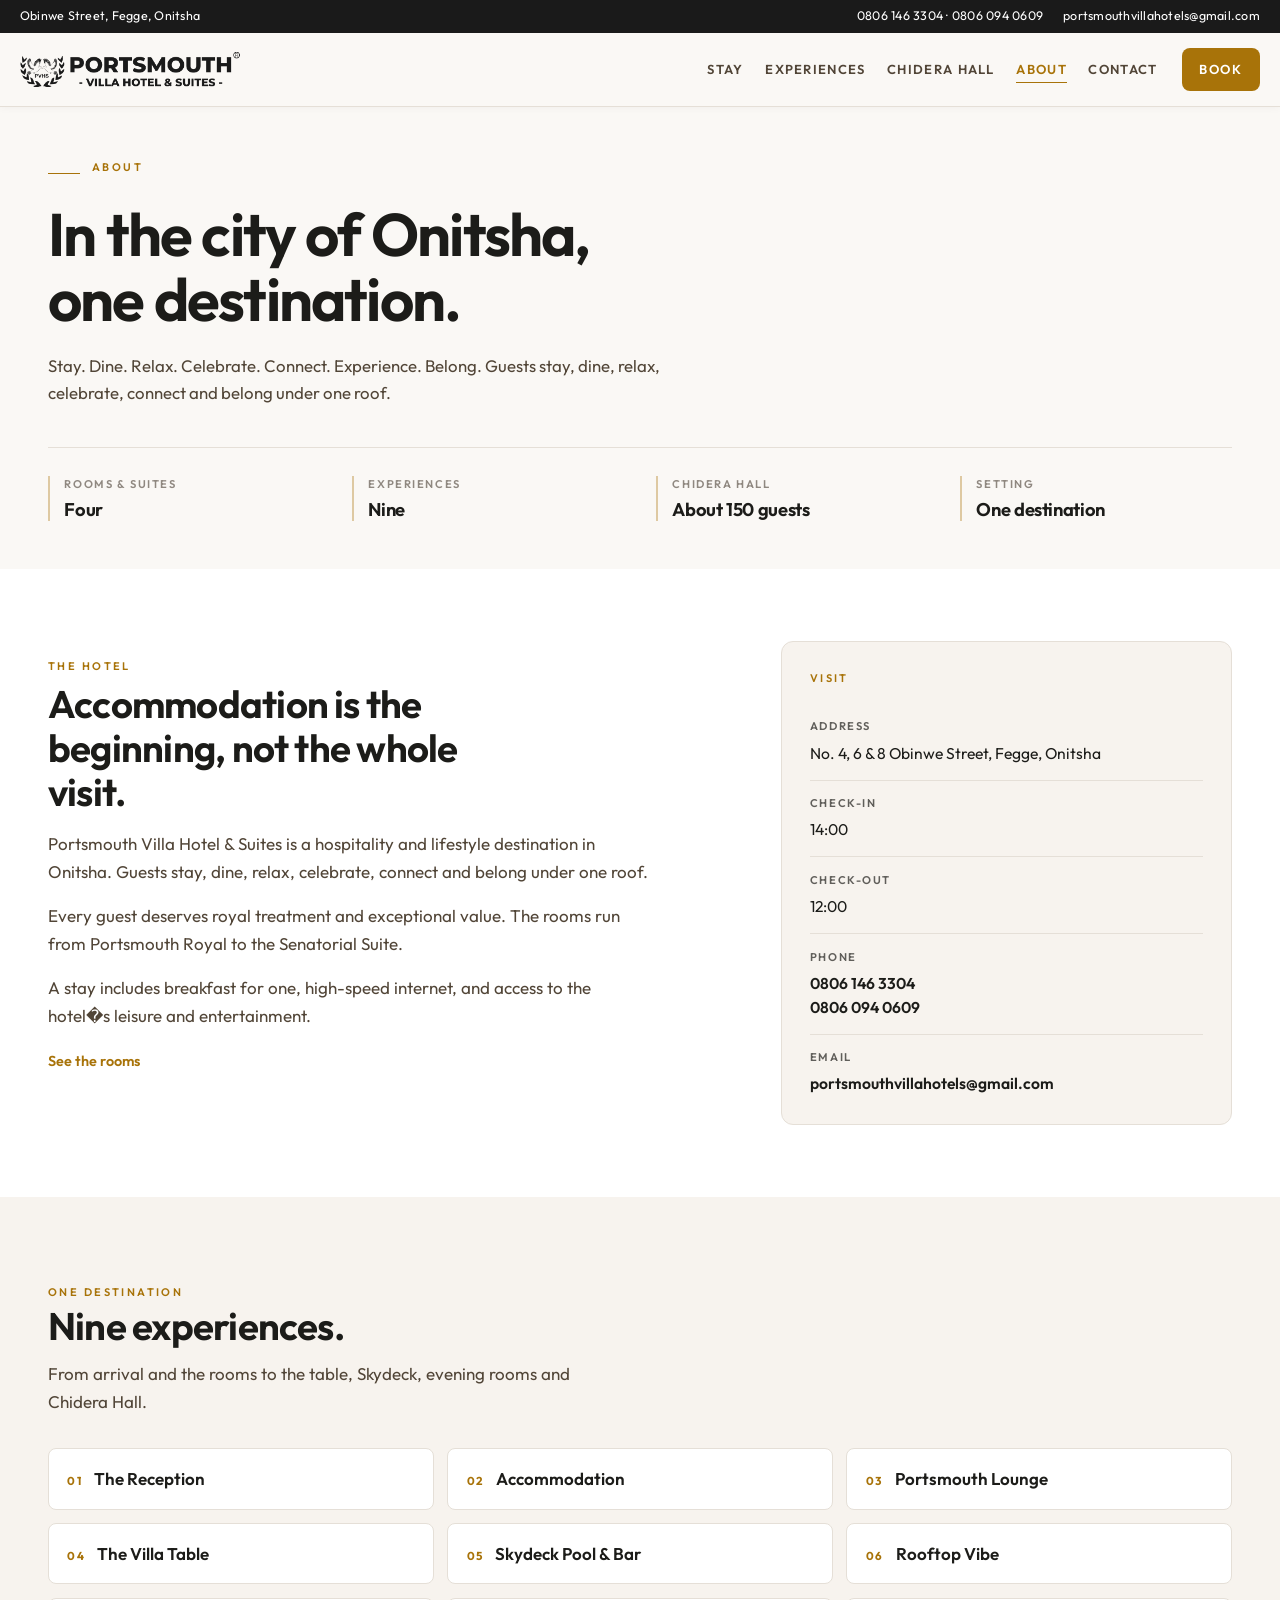
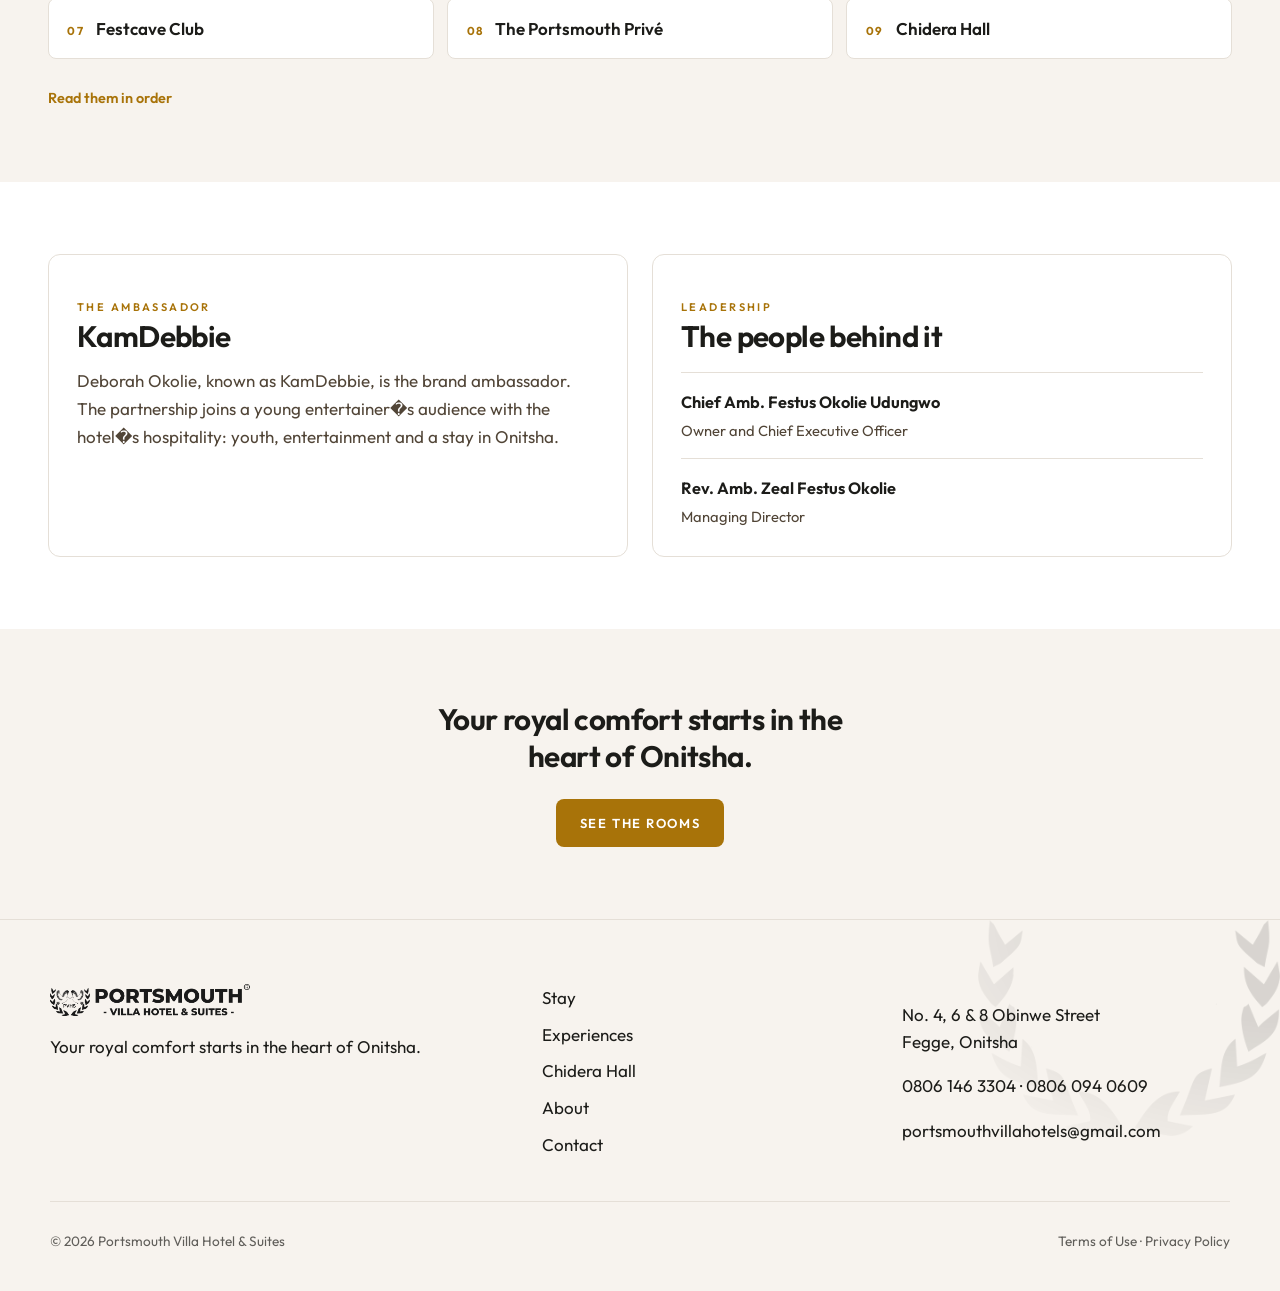
==== commit 9a202c39: "g" ====
--- a/about.html
+++ b/about.html
@@ -8,9 +8,9 @@
   <link rel="preconnect" href="https://fonts.googleapis.com">
   <link rel="preconnect" href="https://fonts.gstatic.com" crossorigin>
   <link href="https://fonts.googleapis.com/css2?family=Outfit:wght@400;500;600;700&amp;display=swap" rel="stylesheet">
-  <link rel="stylesheet" href="css/portsmouth.css">
-  <link rel="stylesheet" href="css/site-ui.css">
-  <link rel="stylesheet" href="css/about.css">
+  <link rel="stylesheet" href="css/portsmouth.css?v=20261120-1">
+  <link rel="stylesheet" href="css/site-ui.css?v=20261120-1">
+  <link rel="stylesheet" href="css/about.css?v=20261120-1">
 </head>
 <body data-page="about">
   <div id="site-header-root"></div>
@@ -52,7 +52,7 @@
           <h2>Accommodation is the beginning, not the whole visit.</h2>
           <p>Portsmouth Villa Hotel &amp; Suites is a hospitality and lifestyle destination in Onitsha. Guests stay, dine, relax, celebrate, connect and belong under one roof.</p>
           <p>Every guest deserves royal treatment and exceptional value. The rooms run from Portsmouth Royal to the Senatorial Suite.</p>
-          <p>A stay includes breakfast for one, high-speed internet, and access to the hotel’s leisure and entertainment.</p>
+          <p>A stay includes breakfast for one, high-speed internet, and access to the hotel�s leisure and entertainment.</p>
           <p><a class="ui-text-link" href="stay.html">See the rooms</a></p>
         </div>
         <aside class="about-story__aside reveal">
@@ -103,7 +103,7 @@
         <article class="about-person reveal">
           <p class="label">The ambassador</p>
           <h2>KamDebbie</h2>
-          <p>Deborah Okolie, known as KamDebbie, is the brand ambassador. The partnership joins a young entertainer’s audience with the hotel’s hospitality: youth, entertainment and a stay in Onitsha.</p>
+          <p>Deborah Okolie, known as KamDebbie, is the brand ambassador. The partnership joins a young entertainer�s audience with the hotel�s hospitality: youth, entertainment and a stay in Onitsha.</p>
         </article>
         <article class="about-person reveal">
           <p class="label">Leadership</p>
@@ -131,9 +131,9 @@
 
   </main>
   <div id="site-footer-root"></div>
-  <script src="js/content.js"></script>
-  <script src="js/images.js"></script>
-  <script src="js/site-chrome.js"></script>
-  <script src="js/pages.js"></script>
+  <script src="js/content.js?v=20261120-1"></script>
+  <script src="js/images.js?v=20261120-1"></script>
+  <script src="js/site-chrome.js?v=20261120-1"></script>
+  <script src="js/pages.js?v=20261120-1"></script>
 </body>
 </html>
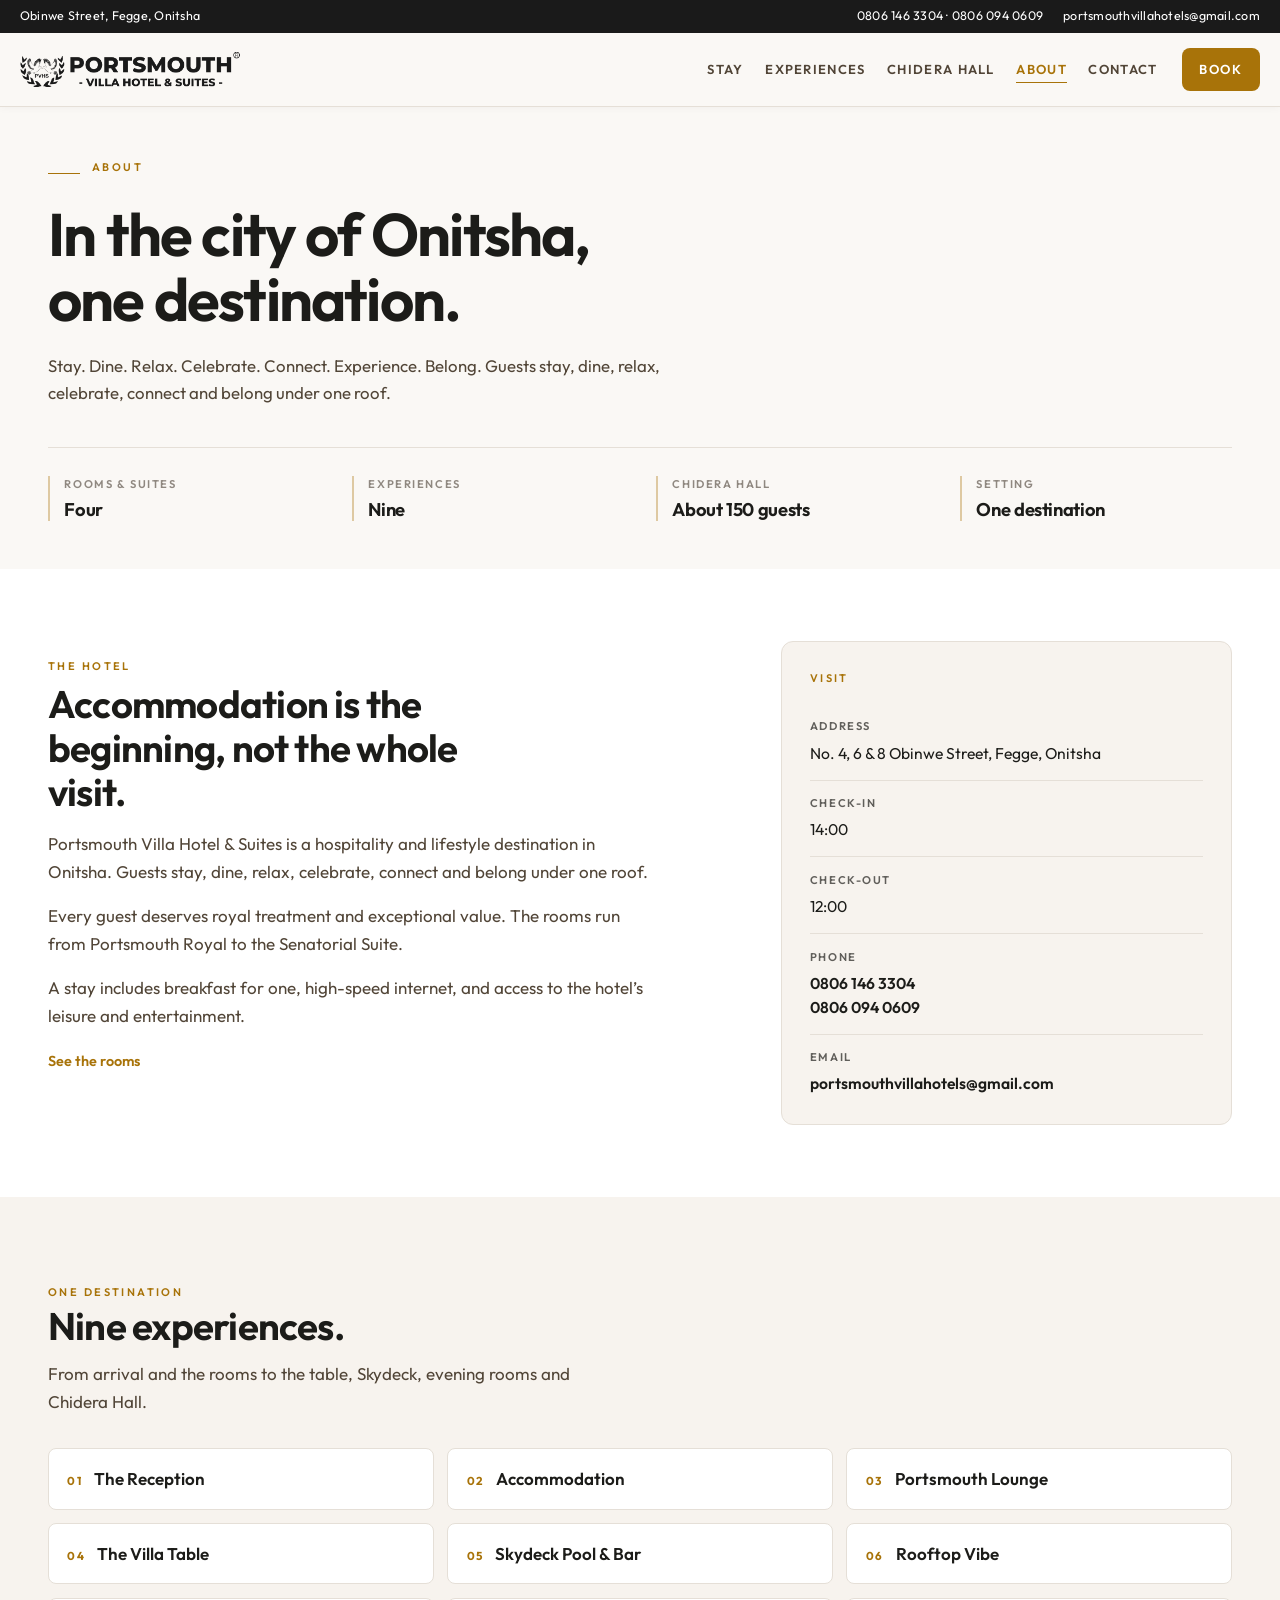
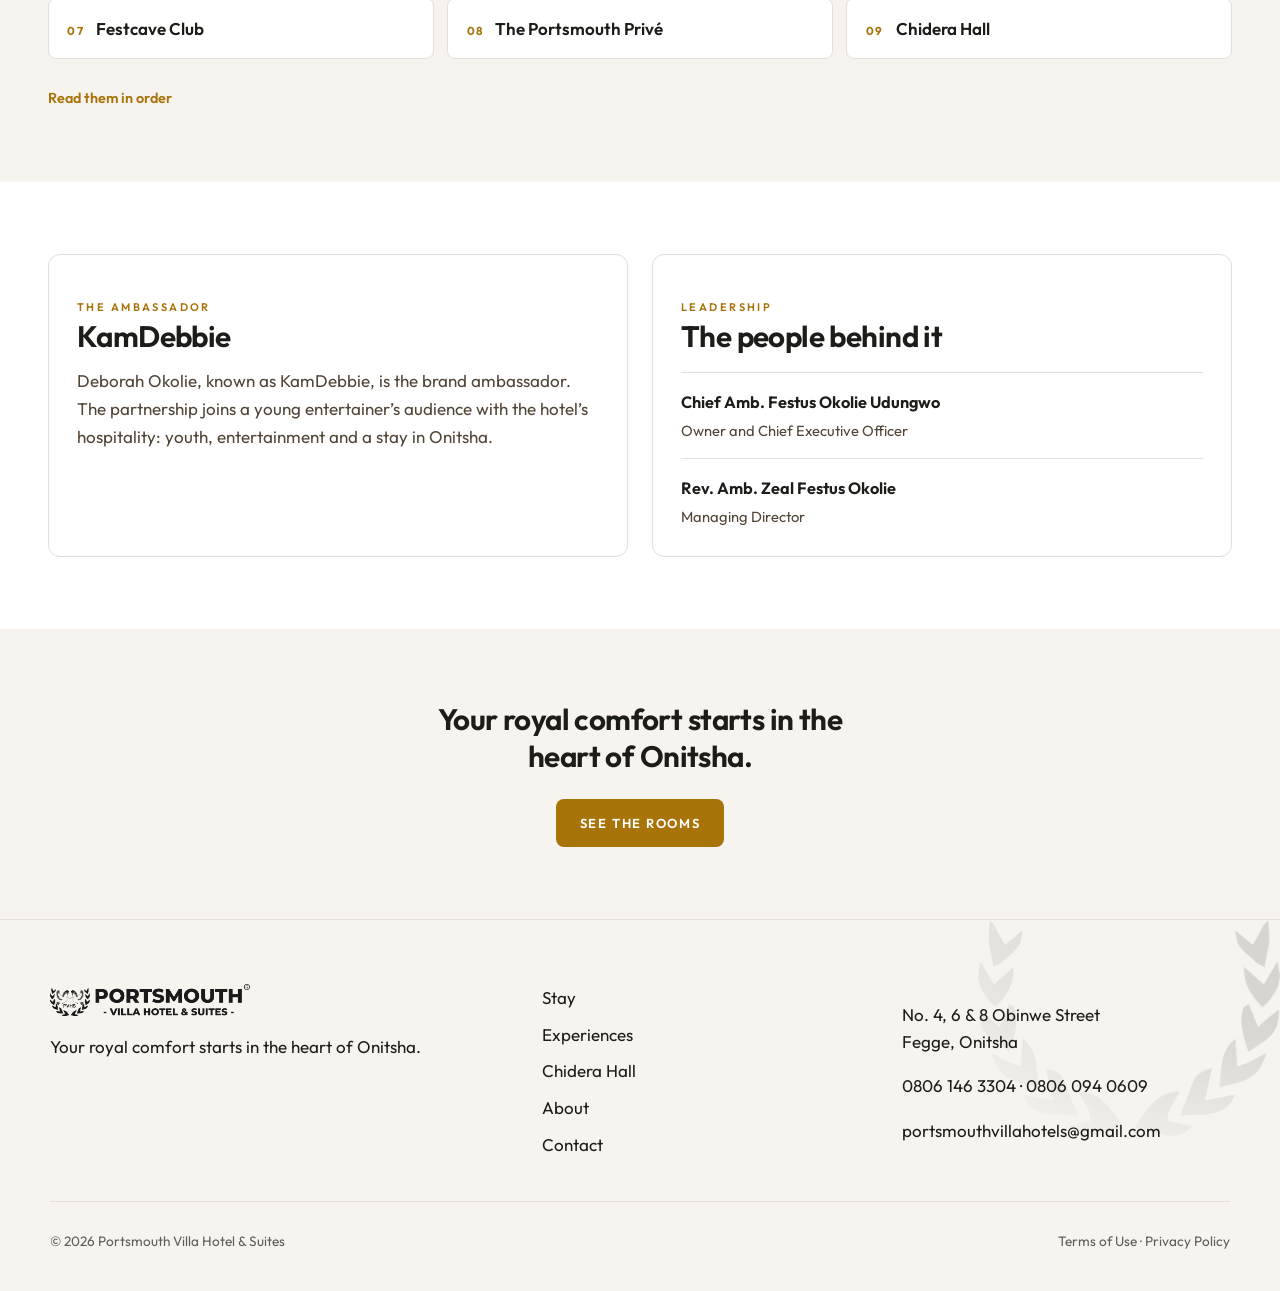
==== commit c4294b1d: "qwerty" ====
--- a/about.html
+++ b/about.html
@@ -8,9 +8,9 @@
   <link rel="preconnect" href="https://fonts.googleapis.com">
   <link rel="preconnect" href="https://fonts.gstatic.com" crossorigin>
   <link href="https://fonts.googleapis.com/css2?family=Outfit:wght@400;500;600;700&amp;display=swap" rel="stylesheet">
-  <link rel="stylesheet" href="css/portsmouth.css?v=20261120-1">
-  <link rel="stylesheet" href="css/site-ui.css?v=20261120-1">
-  <link rel="stylesheet" href="css/about.css?v=20261120-1">
+  <link rel="stylesheet" href="css/portsmouth.css?v=20261120-2">
+  <link rel="stylesheet" href="css/site-ui.css?v=20261120-2">
+  <link rel="stylesheet" href="css/about.css?v=20261120-2">
 </head>
 <body data-page="about">
   <div id="site-header-root"></div>
@@ -52,7 +52,7 @@
           <h2>Accommodation is the beginning, not the whole visit.</h2>
           <p>Portsmouth Villa Hotel &amp; Suites is a hospitality and lifestyle destination in Onitsha. Guests stay, dine, relax, celebrate, connect and belong under one roof.</p>
           <p>Every guest deserves royal treatment and exceptional value. The rooms run from Portsmouth Royal to the Senatorial Suite.</p>
-          <p>A stay includes breakfast for one, high-speed internet, and access to the hotel�s leisure and entertainment.</p>
+          <p>A stay includes breakfast for one, high-speed internet, and access to the hotel&rsquo;s leisure and entertainment.</p>
           <p><a class="ui-text-link" href="stay.html">See the rooms</a></p>
         </div>
         <aside class="about-story__aside reveal">
@@ -103,7 +103,7 @@
         <article class="about-person reveal">
           <p class="label">The ambassador</p>
           <h2>KamDebbie</h2>
-          <p>Deborah Okolie, known as KamDebbie, is the brand ambassador. The partnership joins a young entertainer�s audience with the hotel�s hospitality: youth, entertainment and a stay in Onitsha.</p>
+          <p>Deborah Okolie, known as KamDebbie, is the brand ambassador. The partnership joins a young entertainer&rsquo;s audience with the hotel&rsquo;s hospitality: youth, entertainment and a stay in Onitsha.</p>
         </article>
         <article class="about-person reveal">
           <p class="label">Leadership</p>
@@ -131,9 +131,9 @@
 
   </main>
   <div id="site-footer-root"></div>
-  <script src="js/content.js?v=20261120-1"></script>
-  <script src="js/images.js?v=20261120-1"></script>
-  <script src="js/site-chrome.js?v=20261120-1"></script>
-  <script src="js/pages.js?v=20261120-1"></script>
+  <script src="js/content.js?v=20261120-2"></script>
+  <script src="js/images.js?v=20261120-2"></script>
+  <script src="js/site-chrome.js?v=20261120-2"></script>
+  <script src="js/pages.js?v=20261120-2"></script>
 </body>
 </html>
